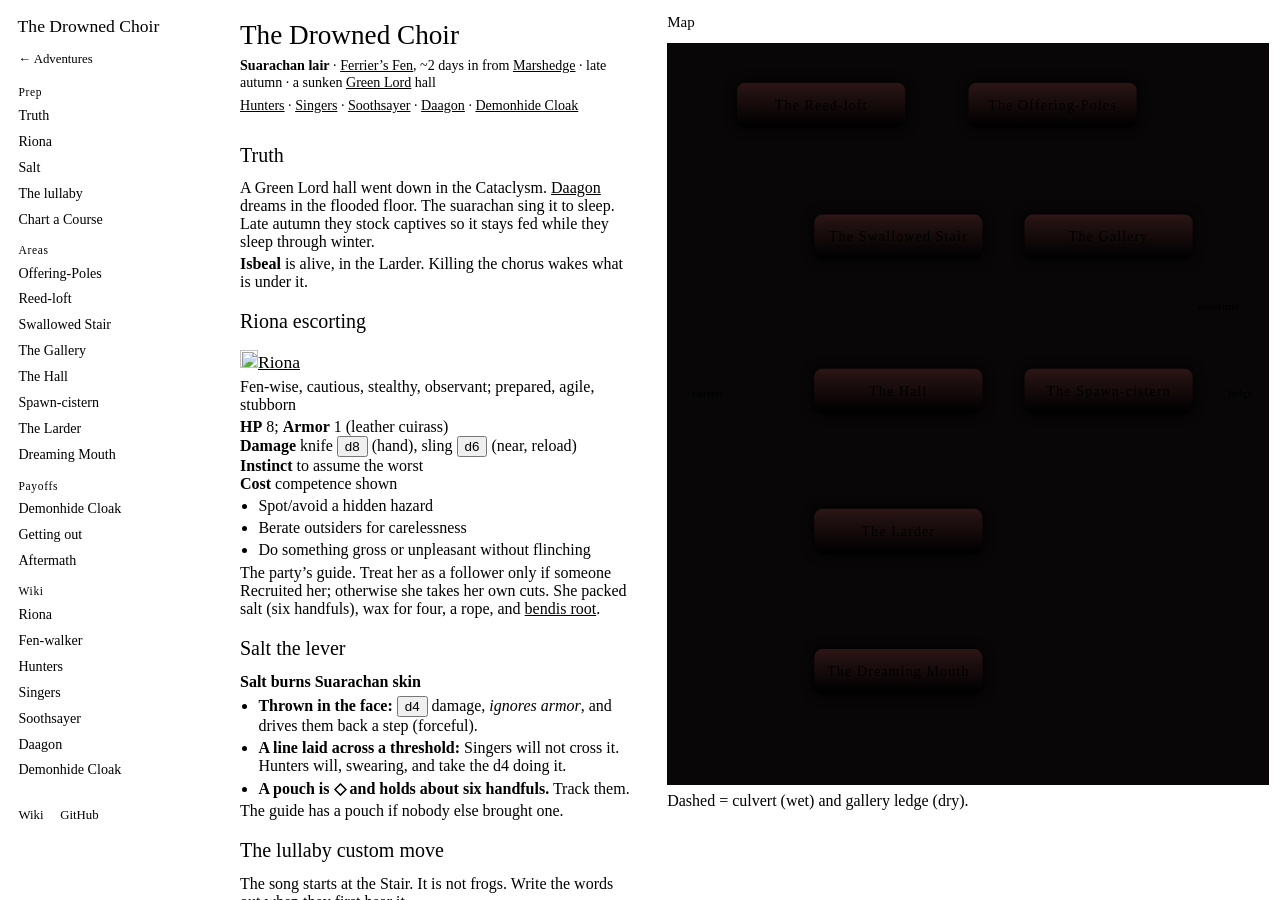
==== Drowned-Choir.html @ 2218a31e "Adventure sites, moved out of the Stonetop wiki" ====
<!DOCTYPE html>
<html lang="en">
<head>
  <meta charset="utf-8" />
  <meta name="viewport" content="width=device-width, initial-scale=1" />
  <title>The Drowned Choir</title>
  <!-- Where this sheet is published: the § beside a heading copies a link
       to the section, and off a disk there is no other way to know it. -->
  <meta property="og:url" content="https://bryan-legend.github.io/stonetop-adventures/Drowned-Choir.html">
  <link rel="icon" href="https://stonetop-wiki.github.io/images/favicon.svg" type="image/svg+xml" />
  <link rel="alternate icon" href="https://stonetop-wiki.github.io/images/favicon.ico" sizes="16x16 32x32 48x48 64x64" />
  <link rel="stylesheet" href="https://stonetop-wiki.github.io/css/wiki.css" />
  <link rel="stylesheet" href="site.css" />
  <style>
    /* SVG theme only — layout is body.has-map + aside.site-map in site.css */
    .site-map-svg .map-waterline {
      fill: none;
      stroke: var(--link);
      stroke-width: 1.25;
      stroke-dasharray: 6 4;
      opacity: 0.55;
    }
  </style>
  <!-- Cloudflare Web Analytics --><script type='module' src='https://static.cloudflareinsights.com/beacon.min.js' data-cf-beacon='{"token": "4536408101e64ba59733ed69779dd45c"}'></script><!-- End Cloudflare Web Analytics -->
</head>
<body class="site-sheet has-map" data-page-slug="sites/Drowned-Choir" data-wiki-root="https://stonetop-wiki.github.io/" data-hp-storage="drowned-choir-hp" data-playtested="false">
<div class="site-layout">

  <nav class="site-nav" aria-label="Site">
    <a class="nav-title" href="#top">The Drowned Choir</a>
    <a class="nav-wiki-home" href="index.html">← Adventures</a>
    <span class="nav-label">Prep</span>
    <ul>
      <li><a href="#truth">Truth</a></li>
      <li><a href="#riona">Riona</a></li>
      <li><a href="#salt">Salt</a></li>
      <li><a href="#lullaby">The lullaby</a></li>
      <li><a href="#travel">Chart a Course</a></li>
    </ul>
    <span class="nav-label">Areas</span>
    <ul>
      <li><a href="#room-1">Offering-Poles</a></li>
      <li><a href="#room-6">Reed-loft</a></li>
      <li><a href="#room-2">Swallowed Stair</a></li>
      <li><a href="#room-7">The Gallery</a></li>
      <li><a href="#room-3">The Hall</a></li>
      <li><a href="#room-8">Spawn-cistern</a></li>
      <li><a href="#room-4">The Larder</a></li>
      <li><a href="#room-5">Dreaming Mouth</a></li>
    </ul>
    <span class="nav-label">Payoffs</span>
    <ul>
      <li><a href="#cloak">Demonhide Cloak</a></li>
      <li><a href="#out">Getting out</a></li>
      <li><a href="#after">Aftermath</a></li>
    </ul>
    <span class="nav-label">Wiki</span>
    <ul>
      <li><a href="https://stonetop-wiki.github.io/ferriers-fen.html#riona" class="wiki-link" data-slug="ferriers-fen" data-fragment="riona">Riona</a></li>
      <li><a href="https://stonetop-wiki.github.io/ferriers-fen.html#fen-walker" class="wiki-link" data-slug="ferriers-fen" data-fragment="fen-walker">Fen-walker</a></li>
      <li><a href="https://stonetop-wiki.github.io/ferriers-fen.html#suarachan-hunters" class="wiki-link" data-slug="ferriers-fen" data-fragment="suarachan-hunters">Hunters</a></li>
      <li><a href="https://stonetop-wiki.github.io/ferriers-fen.html#suarachan-singers" class="wiki-link" data-slug="ferriers-fen" data-fragment="suarachan-singers">Singers</a></li>
      <li><a href="https://stonetop-wiki.github.io/ferriers-fen.html#suarachan-soothsayer" class="wiki-link" data-slug="ferriers-fen" data-fragment="suarachan-soothsayer">Soothsayer</a></li>
      <li><a href="https://stonetop-wiki.github.io/the-things-below.html#daagon-who-waits-in-deep-waters" class="wiki-link" data-slug="the-things-below" data-fragment="daagon-who-waits-in-deep-waters">Daagon</a></li>
      <li><a href="https://stonetop-wiki.github.io/major-demonhide-cloak.html" class="wiki-link" data-slug="major-demonhide-cloak">Demonhide Cloak</a></li>
    </ul>
    <div class="sidebar-foot">
      <a class="sidebar-github" href="https://stonetop-wiki.github.io/">Wiki</a>
      <a class="sidebar-github" href="https://github.com/Bryan-Legend/stonetop-adventures">GitHub</a>
    </div>
  </nav>

  <div class="site-main" id="top">

<header>
  <h1>The Drowned Choir</h1>
  <p class="meta">
    <strong>Suarachan lair</strong> ·
    <a href="https://stonetop-wiki.github.io/ferriers-fen.html" class="wiki-link" data-slug="ferriers-fen">Ferrier’s Fen</a>,
    ~2 days in from <a href="https://stonetop-wiki.github.io/marshedge.html" class="wiki-link" data-slug="marshedge">Marshedge</a> ·
    late autumn · a sunken <a href="https://stonetop-wiki.github.io/green-lords.html" class="wiki-link" data-slug="green-lords">Green Lord</a> hall
  </p>
  <nav class="links">
    <a href="https://stonetop-wiki.github.io/ferriers-fen.html#suarachan-hunters" class="wiki-link" data-slug="ferriers-fen" data-fragment="suarachan-hunters">Hunters</a> ·
    <a href="https://stonetop-wiki.github.io/ferriers-fen.html#suarachan-singers" class="wiki-link" data-slug="ferriers-fen" data-fragment="suarachan-singers">Singers</a> ·
    <a href="https://stonetop-wiki.github.io/ferriers-fen.html#suarachan-soothsayer" class="wiki-link" data-slug="ferriers-fen" data-fragment="suarachan-soothsayer">Soothsayer</a> ·
    <a href="https://stonetop-wiki.github.io/the-things-below.html#daagon-who-waits-in-deep-waters" class="wiki-link" data-slug="the-things-below" data-fragment="daagon-who-waits-in-deep-waters">Daagon</a> ·
    <a href="https://stonetop-wiki.github.io/major-demonhide-cloak.html" class="wiki-link" data-slug="major-demonhide-cloak">Demonhide Cloak</a>
  </nav>
</header>

<section id="truth">
  <h2>Truth</h2>
  <p>
    A Green Lord hall went down in the Cataclysm.
    <a href="https://stonetop-wiki.github.io/the-things-below.html#daagon-who-waits-in-deep-waters" class="wiki-link" data-slug="the-things-below" data-fragment="daagon-who-waits-in-deep-waters">Daagon</a>
    dreams in the flooded floor. The suarachan sing it to sleep. Late autumn they stock captives so it stays fed while they sleep through winter.
  </p>
  <p>
    <strong>Isbeal</strong> is alive, in the Larder. Killing the chorus wakes what is under it.
  </p>
</section>

<section id="riona">
  <h2>Riona <span class="tag">escorting</span></h2>
  <div class="stat-block">
    <h3 class="stat-name"><img class="book-icon" src="https://stonetop-wiki.github.io/images/icons/person.svg" alt="" width="18" height="18" loading="lazy"><a href="https://stonetop-wiki.github.io/ferriers-fen.html#fen-walker" class="wiki-link" data-slug="ferriers-fen" data-fragment="fen-walker">Riona</a></h3>
    <p class="stat-tags">Fen-wise, cautious, stealthy, observant; prepared, agile, stubborn</p>
    <p class="stat-stats"><strong>HP</strong> 8; <strong>Armor</strong> 1 (leather cuirass)<br>
      <strong>Damage</strong> knife <button type="button" class="dice-roll" data-dice="d8" title="Click to roll d8">d8</button> (hand), sling <button type="button" class="dice-roll" data-dice="d6" title="Click to roll d6">d6</button> (near, reload)<br>
      <strong>Instinct</strong> to assume the worst<br>
      <strong>Cost</strong> competence shown</p>
    <ul class="stat-moves">
      <li>Spot/avoid a hidden hazard</li>
      <li>Berate outsiders for carelessness</li>
      <li>Do something gross or unpleasant without flinching</li>
    </ul>
  </div>
  <p>
    The party’s guide. Treat her as a follower only if someone Recruited her; otherwise she takes her own cuts.
    She packed salt (six handfuls), wax for four, a rope, and <a href="https://stonetop-wiki.github.io/marshedge.html#commonly-available" class="wiki-link" data-slug="marshedge" data-fragment="commonly-available">bendis root</a>.
  </p>
</section>

<section id="salt">
  <h2>Salt <span class="tag">the lever</span></h2>
  <p>
    <strong>Salt burns Suarachan skin</strong>
  </p>
  <ul>
    <li><strong>Thrown in the face:</strong>
      <button type="button" class="dice-roll" data-dice="d4" title="Click to roll d4">d4</button>
      damage, <em>ignores armor</em>, and drives them back a step (forceful).</li>
    <li><strong>A line laid across a threshold:</strong> Singers will not cross it. Hunters will,
      swearing, and take the d4 doing it.</li>
    <li><strong>A pouch is ◇ and holds about six handfuls.</strong> Track them.</li>
  </ul>
  <p>
    The guide has a pouch if nobody else brought one.
  </p>
</section>

<section id="lullaby">
  <h2>The lullaby <span class="tag">custom move</span></h2>
  <p>
    The song starts at the Stair. It is not frogs. Write the words out when they first hear it.
  </p>
  <div class="deal">
    <strong>When the chorus takes up the lullaby and you try to hold on to your own thoughts</strong>,
    roll +WIS: on a <strong>10+</strong>, you hold; on a <strong>7–9</strong>, pick 1 —
    mark <em>dazed</em> · you lose the thread and act last in the exchange · you find yourself
    humming, and the nearest Singer turns its head toward you; on a <strong>6−</strong>, the GM says
    what happens — you drift, you kneel, you set down what you were carrying.
  </div>
  <ul>
    <li><strong>While the song is up:</strong> nobody hears a shout. No Aid at range, no warnings
      called, disadvantage to notice anything by ear.</li>
    <li><strong>Wax, wool, or stopped ears:</strong> skip the move, but you cannot hear each other.</li>
    <li>Trigger it once per area below, not per exchange.</li>
  </ul>
</section>

<section class="room" id="travel">
  <h2>Travel — Chart a Course</h2>
  <p class="area-notes">
    Drawn up in Marshedge, not Stonetop. Two days in. A fen-walker is already along as guide.
  </p>
  <div class="dialog-lines">
    <div class="gm-line">“Keep the root burning. You let it go out, the midges write their name on you.”</div>
    <div class="gm-line">“She’s dead. We’re walking in for bones. Pack for that, and be glad if I’m wrong.”</div>
  </div>
  <p>Ferrier’s Fen sets its own terms. <strong>Choose 1:</strong></p>
  <ul>
    <li>A pouch of ◇ <a href="https://stonetop-wiki.github.io/marshedge.html#commonly-available" class="wiki-link" data-slug="marshedge" data-fragment="commonly-available">bendis root</a> per day, burnt constantly (Value 1 each in Marshedge) —
      the guide brought it; they still pay, <em>or</em></li>
    <li>The way is perilous, filled with dangers.</li>
  </ul>
  <p>Then all of these:</p>
  <ul>
    <li>The terrain is treacherous; you risk injury.</li>
    <li>You risk contracting <a href="https://stonetop-wiki.github.io/ferriers-fen.html#fen-blight" class="wiki-link" data-slug="ferriers-fen" data-fragment="fen-blight">fen blight</a>.</li>
    <li>You risk drawing the attention of the suarachan. <em>(Which is one way in — see the Poles.)</em></li>
  </ul>
  <div class="gm-line">
    “Two days of mud that grabs and lets go, grabs and lets go. On the second afternoon the frogs
    stop — all of them, at once — and after that there is only one sound out there, and it is
    coming from under the water.”
  </div>
</section>

<article class="room" id="room-1">
  <h2>The Offering-Poles</h2>
  <span class="tag">Sign / choice</span>
  <span class="tag danger">Hidden</span>
  <div class="gm-line">
    “A mudflat under three grand willows, and standing out of the muck a dozen peeled poles bound
    with woven grass. Some bindings are grey and rotted through. Two are new. The new ones have
    been cut open from the inside, or something was cut down off them.”
  </div>
  <p class="area-notes">
    This is where the tithe is left. Isbeal was tied here nine days ago. The Witches did not take
    her; the suarachan did.
    <strong>Four hunters are hidden in the reeds, watching.</strong>
    They do not step out unless startled or the party rolled a 6− on Reading it.
  </p>
  <div class="dialog-lines">
    <div class="gm-line">“I don’t look at them. That’s the rule. You can look if you want to.”</div>
    <div class="gm-line">“Charter work. Ferriers’ year. They sent a servant and I walked her here. I didn’t look back. That’s how it’s done.”</div>
  </div>
  <h3>Reading it</h3>
  <ul>
    <li><strong>Track / Know Things / forest eyes:</strong> 10+ — a woman, boots, tied then carried
      east, and the carriers went on all fours part of the way. Also: the grey bindings go back
      decades, on a seven-year rhythm. 7–9 — the direction, not the pattern.</li>
    <li><strong>6−:</strong> they’ve been watched the whole time. Hunters open with blowguns from the reeds.</li>
    <li>The newest pole has a scrap of Ferrier cloth.</li>
  </ul>
  <div class="stat-block">
    <h3 class="stat-name"><img class="book-icon" src="https://stonetop-wiki.github.io/images/icons/beast.svg" alt="" width="18" height="18" loading="lazy"><a href="https://stonetop-wiki.github.io/ferriers-fen.html#suarachan-hunters" class="wiki-link" data-slug="ferriers-fen" data-fragment="suarachan-hunters">4 Suarachan Hunters</a></h3>
    <p class="stat-tags">Group, stealthy, cautious, organized, amphibious</p>
    <p class="stat-stats"><strong>HP</strong> 6; <strong>Armor</strong> 1 (scaly hide)<br>
      <strong>Damage</strong> cudgel <button type="button" class="dice-roll" data-dice="d8" title="Click to roll d8">d8</button> (close, crude), snapping tongue <button type="button" class="dice-roll" data-dice="d6" title="Click to roll d6">d6</button> (reach), poison blowgun needles <button type="button" class="dice-roll" data-dice="d6" title="Click to roll d6">d6</button> (near)<br>
      <strong>Special qualities</strong> excellent night vision, salt burns their skin<br>
      <strong>Instinct</strong> to bring home captives for sacrifice</p>
    <ul class="stat-moves">
      <li>Surround their quarry unnoticed</li>
      <li>Leap a shocking distance</li>
      <li>Club someone senseless on the head</li>
      <li>Tie a fast knot</li>
    </ul>
  </div>
  <p>
    They want captives, not corpses.
    A blowgun hit means Defy +CON or go heavy-limbed (disadvantage) for the fight.
  </p>
  <ul>
    <li><strong>Fight them:</strong> salt ends it fast. Survivors flee east, and the hall knows they are coming.</li>
    <li><strong>Follow them:</strong> Defy +DEX through the reeds. They reach the Stair unnoticed and skip its first hazard.</li>
    <li><strong>Let themselves be taken:</strong> bound, disarmed, gear dumped on the Larder pile, carried straight there.
      The Stair, the Hall, and the Gallery become the way out.</li>
  </ul>
  <p class="exits">
    Exits →
    <a href="#room-6">Reed-loft</a>
    <a href="#room-2">Swallowed Stair</a>
    Marshedge trail
  </p>
  <div class="gm-line">
    “East, where the willows thin, the water goes from brown to black in a line as straight as a
    wall. Something under it is holding a shape that the Fen never made.”
  </div>
</article>

<article class="room" id="room-6">
  <h2>The Reed-loft</h2>
  <span class="tag">Scout</span>
  <div class="gm-line">
    “The three willows have been lived in. Woven grass packed into the crooks, belts hung on
    branch-stubs, a smell of fish and wet hide. From up here the poles look small, and the black
    water east of them has a straight edge like a roof under the mud.”
  </div>
  <p class="area-notes">The hunters’ nest. Empty while the four are watching the reeds.</p>
  <div class="dialog-lines">
    <div class="gm-line">“Count the belts. That’s how many are out hunting. Then we go down quiet.”</div>
  </div>
  <ul>
    <li><strong>Count the belts:</strong> four worn, two spare. Four are in the reeds. Two are out —
      they come back if the party lingers after a fight, or on a 6− search.</li>
    <li><strong>Search:</strong> poison darts, a grass rope, a salt pouch burned empty from the inside,
      a Ferrier-cloth wrapping, and a scrap of hide that isn’t any fen-beast. It smells of rust,
      then ozone. Hung as a ward. They will not wear it.</li>
    <li><strong>Track:</strong> they carried a living woman east and down, recently.</li>
    <li><strong>Climb down the east side:</strong> drops at the Stair behind the reed-line.</li>
  </ul>
  <div class="stat-block">
    <h3 class="stat-name"><img class="book-icon" src="https://stonetop-wiki.github.io/images/icons/beast.svg" alt="" width="18" height="18" loading="lazy"><a href="https://stonetop-wiki.github.io/ferriers-fen.html#suarachan-hunters" class="wiki-link" data-slug="ferriers-fen" data-fragment="suarachan-hunters">2 Suarachan Hunters</a></h3>
    <p class="stat-tags">Group, stealthy, cautious, organized, amphibious</p>
    <p class="stat-stats"><strong>HP</strong> 6; <strong>Armor</strong> 1 (scaly hide)<br>
      <strong>Damage</strong> cudgel <button type="button" class="dice-roll" data-dice="d8" title="Click to roll d8">d8</button> (close, crude), snapping tongue <button type="button" class="dice-roll" data-dice="d6" title="Click to roll d6">d6</button> (reach), poison blowgun needles <button type="button" class="dice-roll" data-dice="d6" title="Click to roll d6">d6</button> (near)<br>
      <strong>Special qualities</strong> excellent night vision, salt burns their skin<br>
      <strong>Instinct</strong> to bring home captives for sacrifice</p>
    <ul class="stat-moves">
      <li>Surround their quarry unnoticed</li>
      <li>Leap a shocking distance</li>
      <li>Club someone senseless on the head</li>
      <li>Tie a fast knot</li>
    </ul>
  </div>
  <p class="exits">
    Exits →
    <a href="#room-1">Offering-Poles</a>
    <a href="#room-2">Swallowed Stair</a> (drop / climb)
  </p>
</article>

<article class="room" id="room-2">
  <h2>The Swallowed Stair</h2>
  <span class="tag">Descent</span>
  <span class="tag danger">Hazard</span>
  <div class="gm-line">
    “A Maker-cut stair goes down into the black water at a wrong angle, the whole hall tipped like a
    cart in a ditch. Green Lord work — the stone is grown, not laid, and there are faces in it that
    turn away when you look. Forty feet down the steps, the singing starts.”
  </div>
  <p class="area-notes">
    The hall is sunk and tipped. Flood stands on the steps — shin to thigh, deeper if they leave the
    stair — but the stair itself is a walk, not a swim. They arrive on a gallery above the waterline.
    The first lullaby roll happens here.
    Under the mud-smell, a second smell cycles — ozone, rust, rot — coming from above, not from the water.
  </p>
  <div class="dialog-lines">
    <div class="gm-line">“Don’t touch the song. Don’t even look like you’re going to.”</div>
  </div>

  <h3>Ways down</h3>
  <ul>
    <li><strong>Wade the stair → the Hall.</strong> They walk it. Water on the steps, heads in air.
      <a href="https://stonetop-wiki.github.io/ferriers-fen.html#snaplilies" class="wiki-link" data-slug="ferriers-fen" data-fragment="snaplilies">Snaplilies</a>
      carpet the treads: 1d4 (hand, grabby) as they latch on, and anyone who trips among them
      takes <button type="button" class="dice-roll" data-dice="1d8" title="Click to roll 1d8">1d8</button>
      with advantage (grabby, messy) and goes under. Move slow and calm = no roll. Rush or panic = Defy +DEX.</li>
    <li><strong>Rope the light-shaft → the Gallery.</strong> A cracked vent, fast and dry. No water.
      No roll if they set the rope carefully. If they rush it, Defy +DEX or the rope scrapes and faces below turn up.</li>
    <li><strong>The culvert → Larder.</strong> The only swim: a flooded Green Lord drain, forty feet
      underwater in the dark. Dashed on the map. Defy +CON. Success — past the Hall entirely, surface at the
      cages. Miss = surface in the Hall out of breath and separated.</li>
  </ul>
  <p class="exits">
    Exits →
    <a href="#room-1">Offering-Poles</a>
    <a href="#room-6">Reed-loft</a>
    <a href="#room-7">The Gallery</a> (shaft)
    <a href="#room-3">The Hall</a> (wade)
    <a href="#room-4">The Larder</a> (culvert, dashed)
  </p>
  <div class="gm-line">
    “The stair opens out. You are standing on a gallery above a hall the size of the whole village,
    half full of still black water, and every ledge of it is crowded.”
  </div>
</article>

<article class="room" id="room-7">
  <h2>The Gallery</h2>
  <span class="tag">Overlook</span>
  <span class="tag">Major arcanum</span>
  <div class="gm-line">
    “A dry gallery, Green Lord stone, a crack of grey fen-light in the roof. The hall falls away
    under you. Every ledge is packed with suarachan — hunched, scaled, eyes shut — singing the
    same song with their whole throats. Hundreds of them. At the far end, cages. In the floor of
    the hall, a hole the singing is aimed at. The faces in the stone turn away from that hole —
    all but one, still looking inward, a tattered cloak of patchwork hides hanging from a peg in
    its mouth. The air here is fen, then ozone, then rust, then rot, and then fen again.”
  </div>
  <p class="area-notes">
    Dry upper gallery. Daylight from the roof-crack, not water. The Hall opens under their feet.
    This is the look-down, not a fight. The hanging cloak is a Green Lord thing. The suarachan
    have never taken it down.
  </p>
  <div class="dialog-lines">
    <div class="gm-line">“Look now. Then we go around. We are not walking through that.”</div>
    <div class="gm-line">“The cages are moving. I was wrong about her being dead. That happens. Once.”</div>
    <div class="gm-line">“That smell isn’t the fen. Whatever hung that up, the frogs won’t touch it.”</div>
  </div>
  <ul>
    <li><strong>Look:</strong> no roll. Hundreds of Singers on every ledge, eyes shut, busy.
      Far end: cages (four moving, two still) — the Larder. Floor of the hall: a hole the song is aimed at — the Mouth.
      East wall: warmer jelly-water — the Spawn-cistern.
      One inward face, and the cloak on its peg — in this room, not down in the water.</li>
    <li><strong>The faces in the stone:</strong> Know Things / 10+ —
      <a href="https://stonetop-wiki.github.io/green-lords.html" class="wiki-link" data-slug="green-lords">Green Lords</a>,
      still turning from what came to rest in that hole.
      The inward face kept the cloak when they fled. 7–9 — they turn from the hole, not from you; the inward one is looking at the cloak.
      6− — one looks at you, and for a breath you look at the hole.</li>
    <li><strong>Ledge to the Larder:</strong> a narrow walk around the hall, above the Singers. Skips the Hall floor.
      Defy +DEX as a group. Miss: a scrape, Singers look up; drop, or spend a handful of salt and keep going.</li>
    <li><strong>Drop to the Hall:</strong> they jump down onto the crowded ledges. Fast and loud. Faces already turned.</li>
  </ul>
  <h3 id="cloak">The hanging cloak</h3>
  <p>
    <a href="https://stonetop-wiki.github.io/major-demonhide-cloak.html" class="wiki-link" data-slug="major-demonhide-cloak">Demonhide Cloak</a>
    — Major Arcana 3. Tattered patchwork on a bronze peg in the one face that still looks inward.
    The Green Lords left it when they fled the hole.
  </p>
  <ul>
    <li><strong>Take it:</strong> pull the peg. The face looks at whoever does it. They see what the
      Green Lords saw when the hole opened —
      <a href="https://stonetop-wiki.github.io/the-things-below.html#daagon-who-waits-in-deep-waters" class="wiki-link" data-slug="the-things-below" data-fragment="daagon-who-waits-in-deep-waters">Daagon</a>
      turning over, bigger than the hall. Mark <em>dazed</em>, or take the vision and keep their feet.
      One Singer below glances up, smells the cloak, shuts its eyes again.</li>
    <li><strong>Wear it in this room:</strong> the vent is harsh light. Wrapping the cloak does not hide them here.</li>
    <li><strong>Wrap it once they’re off this gallery:</strong> they pass Singers unnoticed if they
      move calm and stay out of the vent-light. Anyone they pass may remember a smell.</li>
  </ul>
  <p>A basin under the vent holds a little of the same black water as the hole. Someone can take a vial.</p>
  <p class="exits">
    Exits →
    <a href="#room-2">Swallowed Stair</a>
    <a href="#room-3">The Hall</a> (drop)
    <a href="#room-4">The Larder</a> (ledge, dashed)
  </p>
</article>

<article class="room" id="room-3">
  <h2>The Hall</h2>
  <span class="tag">Crossing</span>
  <span class="tag danger">Do not silence it</span>
  <div class="gm-line">
    “Hundreds of suarachan. Squatting on every ledge and stair and windowsill of a drowned hall,
    eyes shut, singing. Not one of them looks at you. The sound is so deep and so loud you feel it
    in your teeth and the water in front of you shivers with it.”
  </div>
  <p class="area-notes">
    A horde of hundreds, and they are busy. They will not break the song for trespassers unless the song itself is threatened.
  </p>

  <div class="stat-block">
    <h3 class="stat-name"><img class="book-icon" src="https://stonetop-wiki.github.io/images/icons/beast.svg" alt="" width="18" height="18" loading="lazy"><a href="https://stonetop-wiki.github.io/ferriers-fen.html#suarachan-singers" class="wiki-link" data-slug="ferriers-fen" data-fragment="suarachan-singers">Suarachan Singers</a></h3>
    <p class="stat-tags">Horde, amphibious</p>
    <p class="stat-stats"><strong>HP</strong> 3; <strong>Armor</strong> 0<br>
      <strong>Damage</strong> fists and bite <button type="button" class="dice-roll" data-dice="d6" title="Click to roll d6">d6</button> w/ disadvantage (hand), snapping tongue <button type="button" class="dice-roll" data-dice="d4" title="Click to roll d4">d4</button> w/ disadvantage (reach)<br>
      <strong>Special qualities</strong> excellent night vision, salt burns their skin, mutations<br>
      <strong>Instinct</strong> to sing the eternal lullaby</p>
    <ul class="stat-moves">
      <li>Drown out all other noises with their song</li>
      <li>Raise a shrill call of alarm</li>
      <li>Scuttle away and hide</li>
      <li>Keep a prisoner living, long enough</li>
    </ul>
    <p class="stat-note">Don’t track individuals. Track how much of the song is still going.</p>
  </div>

  <h3>Crossing it</h3>
  <ul>
    <li><strong>Walk through quietly:</strong> Defy +DEX as a group, or one roll with Aid.
      Success: across, untouched. Miss: a dozen rouse; salt or a shove breaks them, and the song thins there.</li>
    <li><strong>Salt line behind you:</strong> covers the retreat later. Costs one handful.</li>
  </ul>

  <h3>If they attack the Singers</h3>
  <p>
    HP 3, Armor 0, attacks at disadvantage. Per exchange the song is broken:
  </p>
  <ol>
    <li>The water stops shivering. It goes flat, and then it goes <em>taut</em>.</li>
    <li>Every Singer still alive stops singing at once and looks at the water. Not at the party.</li>
    <li>Something very large turns over below the floor. Lights go out. Everyone marks <em>dazed</em>.</li>
    <li>The Soothsayer comes up from the Mouth, unarmed, and begs.</li>
    <li>It wakes. Run this as escape, not combat.</li>
  </ol>
  <p>
    Restart the song (Singers left, the Soothsayer, or a PC who hums and means it) and this resets to 1.
  </p>
  <p class="exits">
    Exits →
    <a href="#room-2">Swallowed Stair</a>
    <a href="#room-7">The Gallery</a>
    <a href="#room-8">Spawn-cistern</a>
    <a href="#room-4">The Larder</a>
  </p>
  <div class="gm-line">
    “At the far end, above the waterline, the hall’s old gallery has been stuffed with woven grass —
    baskets the size of a man, hanging in rows. Some of them are moving. Off the east wall the water
    is warmer, and thicker.”
  </div>
</article>

<article class="room" id="room-8">
  <h2>The Spawn-cistern</h2>
  <span class="tag">Side chamber</span>
  <span class="tag danger">Leave them</span>
  <div class="gm-line">
    “A side pool off the hall, warmer than it has any right to be. The water is jelly-thick with
    egg-mass. Things the size of a fist turn over in it — too many eyes, too many limbs, some of
    them already humming, badly, the way a child hums a song it does not know yet. One Singer sits
    on the lip and does not look at you.”
  </div>
  <p class="area-notes">Next year’s hunters. Harming them thins the song in the hall.</p>
  <div class="dialog-lines">
    <div class="gm-line">“Leave them. I have done ugly work. I will not watch you invent worse.”</div>
    <div class="gm-line">“Those aren’t children. They’re next year’s hunters. You start here and the song breaks.”</div>
  </div>
  <ul>
    <li><strong>The tender:</strong> one Singer, HP 3, Armor 0. It will not attack. It alarms if the eggs are touched.</li>
    <li><strong>Harm them:</strong> each mass broken is one step on the song countdown.
      The tender alarms. The Soothsayer comes up from the Mouth to see who did it.</li>
    <li><strong>The crack down:</strong> Defy +CON, or ride the water to the Mouth coughing. No Singer follows.</li>
  </ul>
  <p class="exits">
    Exits →
    <a href="#room-3">The Hall</a>
    <a href="#room-5">Dreaming Mouth</a> (flooded crack)
  </p>
</article>

<article class="room" id="room-4">
  <h2>The Larder</h2>
  <span class="tag">The prize</span>
  <span class="tag danger">Choice</span>
  <div class="gm-line">
    “Woven grass cages, hung from Green Lord stonework, above the waterline where things keep
    longest. Four hold people. Two hold what’s left of people. There is a pile of taken gear in the
    corner, sorted — boots with boots, knives with knives — by something that has watched humans a
    long time and never understood them.”
  </div>
  <div class="dialog-lines">
    <div class="gm-line">“I walk. You don’t carry me.”</div>
    <div class="gm-line">“Four names. I know who put me on that pole.”</div>
    <div class="gm-line"><em>(if they ask)</em> “Caineach Tricklebank. Muiris Hawtrey. Ailbe Eldershaw. And Brennan, who told them to do it.”</div>
    <div class="gm-line"><em>(Isbeal, to Riona)</em> “You. You tied me.”</div>
    <div class="gm-line">“I did. It was charter work. You’re alive. So walk.”</div>
    <div class="gm-line">“That’s not how this goes.”</div>
  </div>

  <h3>Who is here</h3>
  <ul>
    <li><strong>Isbeal</strong> — Billy’s girl. Nine days in a cage. Lucid, furious; she walks out or nobody does.
      She overheard who signed her onto the pole:
      <a href="https://stonetop-wiki.github.io/marshedge.html#people" class="wiki-link" data-slug="marshedge" data-fragment="people">Caineach Tricklebank</a>,
      Muiris Hawtrey, Ailbe Eldershaw, and
      <a href="https://stonetop-wiki.github.io/marshedge.html#brennan" class="wiki-link" data-slug="marshedge" data-fragment="brennan">Brennan</a>.</li>
    <li><strong>Two field-hands</strong> from the Marshedge fields, taken in the autumn sweep. One can walk. One cannot.</li>
    <li><strong>A fourth</strong>, months gone, well down the
      <a href="https://stonetop-wiki.github.io/ferriers-fen.html#fen-blight" class="wiki-link" data-slug="ferriers-fen" data-fragment="fen-blight">fen blight</a>
      and hiding his hands. He begs to come. Taking him home means taking the blight to Marshedge.</li>
  </ul>
  <p>Quiet and fast with one person. Slow and loud with four.</p>

  <p>Three hunters come to check the stock a few minutes after the party arrives. They raise a shrill alarm before closing.</p>
  <div class="stat-block">
    <h3 class="stat-name"><img class="book-icon" src="https://stonetop-wiki.github.io/images/icons/beast.svg" alt="" width="18" height="18" loading="lazy"><a href="https://stonetop-wiki.github.io/ferriers-fen.html#suarachan-hunters" class="wiki-link" data-slug="ferriers-fen" data-fragment="suarachan-hunters">3 Suarachan Hunters</a></h3>
    <p class="stat-tags">Group, stealthy, cautious, organized, amphibious</p>
    <p class="stat-stats"><strong>HP</strong> 6; <strong>Armor</strong> 1 (scaly hide)<br>
      <strong>Damage</strong> cudgel <button type="button" class="dice-roll" data-dice="d8" title="Click to roll d8">d8</button> (close, crude), snapping tongue <button type="button" class="dice-roll" data-dice="d6" title="Click to roll d6">d6</button> (reach), poison blowgun needles <button type="button" class="dice-roll" data-dice="d6" title="Click to roll d6">d6</button> (near)<br>
      <strong>Special qualities</strong> excellent night vision, salt burns their skin<br>
      <strong>Instinct</strong> to bring home captives for sacrifice</p>
    <ul class="stat-moves">
      <li>Surround their quarry unnoticed</li>
      <li>Leap a shocking distance</li>
      <li>Club someone senseless on the head</li>
      <li>Tie a fast knot</li>
    </ul>
  </div>
  <ul>
    <li><strong>Kill them quietly / salt them fast:</strong> no alarm over the song.</li>
    <li><strong>Let one flee:</strong> the Soothsayer comes up, and the Mouth scene happens here.</li>
    <li><strong>Look up:</strong> the dry gallery. A patchwork cloak hanging from a face that still
      looks this way. The smell drops down when the air moves. The ledge walk is how they reach it.</li>
    <li><strong>Gear pile:</strong> one find — Value 1–2. Knives with knives, boots with boots. Nothing hanging.</li>
  </ul>
  <p class="exits">
    Exits →
    <a href="#room-3">The Hall</a>
    <a href="#room-7">The Gallery</a> (ledge)
    <a href="#room-2">Swallowed Stair</a> (culvert)
    <a href="#room-5">Dreaming Mouth</a>
  </p>
  <div class="gm-line">
    “Below the cages the floor opens — no stair, just a hole where the hall’s bottom gave way, and
    the water in it is going down and down. The singing is louder pointed at that hole than it is
    anywhere else. They are all singing <em>at</em> it.”
  </div>
</article>

<article class="room" id="room-5">
  <h2>The Dreaming Mouth</h2>
  <span class="tag danger">Climax</span>
  <span class="tag">Optional</span>
  <div class="gm-line">
    “The bottom of the hall is gone. Below is water so still it looks like floor, and under that,
    a long way under, something pale turns over slowly the way a sleeper turns. It is bigger than
    the hall. The hall is inside it, or was.”
  </div>
  <p class="area-notes">
    <a href="https://stonetop-wiki.github.io/the-things-below.html#daagon-who-waits-in-deep-waters" class="wiki-link" data-slug="the-things-below" data-fragment="daagon-who-waits-in-deep-waters">Daagon, Who Waits in Deep Waters</a>
    is dreaming in the flooded floor of this hall. The Singers keep it asleep. This is not a fight.
    Its Instinct is to take from the surface and never let go.
  </p>
  <div class="dialog-lines">
    <div class="gm-line">“I’ll wait up here. I’m not watching you feed that.”</div>
  </div>

  <div class="stat-block">
    <h3 class="stat-name"><img class="book-icon" src="https://stonetop-wiki.github.io/images/icons/beast.svg" alt="" width="18" height="18" loading="lazy"><a href="https://stonetop-wiki.github.io/ferriers-fen.html#suarachan-soothsayer" class="wiki-link" data-slug="ferriers-fen" data-fragment="suarachan-soothsayer">Suarachan Soothsayer</a></h3>
    <p class="stat-tags">Solitary, corrupted, cunning, magical, amphibious</p>
    <p class="stat-stats"><strong>HP</strong> 12; <strong>Armor</strong> 0<br>
      <strong>Damage</strong> poisonous skin <button type="button" class="dice-roll" data-dice="d10" title="Click to roll d10">d10</button> (hand), snapping tongue <button type="button" class="dice-roll" data-dice="d4" title="Click to roll d4">d4</button> (reach)<br>
      <strong>Special qualities</strong> excellent night vision, salt burns their skin, marked by
      <a href="https://stonetop-wiki.github.io/the-things-below.html" class="wiki-link" data-slug="the-things-below">the Things Below</a><br>
      <strong>Instinct</strong> to mollify
      <a href="https://stonetop-wiki.github.io/the-things-below.html" class="wiki-link" data-slug="the-things-below">the Things Below</a></p>
    <ul class="stat-moves">
      <li>Secrete various poisons: debilitating, hallucinogenic, deadly</li>
      <li>Commune with outsiders via poison-induced visions</li>
      <li>Use a gift of
        <a href="https://stonetop-wiki.github.io/the-things-below.html" class="wiki-link" data-slug="the-things-below">the Things Below</a></li>
    </ul>
    <p class="stat-note">Bright wet scales. She has been holding a lid down since before Marshedge was built.</p>
  </div>

  <h3>Talk</h3>
  <p>
    Suarachan have no spoken language. Her bright slime is hallucinogenic.
    If a PC lets her touch them (or takes a hit from the skin), they can perceive spirits and speak
    with her, and with Daagon if it is stirring. When the poison wears off, mark a debility
    (<em>dazed</em> if available).
  </p>
  <div class="dialog-lines">
    <div class="gm-line">“You take the meat. Fine. Meat is nothing. The <em>song</em> is the thing.”</div>
    <div class="gm-line">“Marshedge leaves them on the poles. We only carry them in out of the rain.”</div>
    <div class="gm-line">“Winter comes. We sleep. It does not. Something must be in its mouth while we sleep.”</div>
    <div class="gm-line">“Take four and leave us nothing, and we will come to the Marshedge fields for four more. That is not a threat. That is arithmetic.”</div>
    <div class="gm-line"><em>(if they harmed the spawn)</em> “Those were the next throats. You have made winter louder.”</div>
  </div>

  <h3>Ways this ends</h3>
  <ul>
    <li><strong>Walk out with the captives, song still going.</strong> Isbeal goes home. The lullaby continues. Daagon stays asleep.</li>
    <li><strong>Kill her.</strong> HP 12, Armor 0. Anyone in reach of her skin takes
      <button type="button" class="dice-roll" data-dice="d10" title="Click to roll d10">d10</button>
      (hand). Nobody is left to shush Daagon. Start the Hall’s song countdown; it runs on its own over the following weeks if they leave the Singers singing, or now if the song is already dead.</li>
    <li><strong>Bargain.</strong> She wants a mouthful for Daagon through winter: livestock, drowned dead, a promise the poles stay stocked, or the four names — so next winter the tithe comes from High Town, not Low Town.</li>
    <li><strong>Wake it.</strong> The water rises. Run it as escape, not combat. Nobody rolls to hurt Daagon.</li>
  </ul>
  <p class="exits">
    Exits →
    <a href="#room-4">The Larder</a>
    <a href="#room-8">Spawn-cistern</a>
  </p>
</article>

<section id="out">
  <h2>Getting out</h2>
  <ul>
    <li><strong>Quiet exit</strong> (no alarm, song intact): ledge back to the Gallery, or
      through the Hall and up the stair. One lullaby roll. Done. The loft climb is dry if they
      used it on the way in. Wrapped in the
      <a href="#cloak">cloak</a>, off the gallery’s light: they walk the Hall unnoticed; the
      Singers may remember a smell.</li>
    <li><strong>Loud exit</strong> (alarm raised, Soothsayer dead, spawn harmed, or captives slowing
      them): Hunters pursue through the reeds for two days. Two hard moves on the way out —
      separate them in the dark, drown a light, take back a captive. A salt line laid earlier
      cancels one.</li>
    <li><strong>Carrying more than one:</strong> travel is slow. Add a day, and everyone rolls to
      resist <a href="https://stonetop-wiki.github.io/ferriers-fen.html#fen-blight" class="wiki-link" data-slug="ferriers-fen" data-fragment="fen-blight">fen blight</a>
      who spent time in the black water.</li>
  </ul>
</section>

<section id="after">
  <h2>Aftermath</h2>
  <ul>
    <li><strong>Billy</strong> is the exceptional engineer/foreman the mill needs, and this was his price. Follower, or he comes to Stonetop with Isbeal.</li>
    <li><strong>Isbeal</strong> will use the four names. In Marshedge, not Stonetop.</li>
    <li><strong>The Witches’ debt</strong> is still open: they were owed a child and were paid a servant. That price was not accepted.</li>
  </ul>
  <h3>If they go through killing</h3>
  <p>
    Marshedge has always heard “frogs” from the fen at night. Those are the Singers. The palisade
    braziers of bendis are for what happens when that sound stops.
  </p>
  <ul>
    <li><strong>They butcher the Singers or the spawn in the hall:</strong> run the Hall countdown
      now. At 5, Daagon wakes. The water rises. Escape, not a fight. Then the Loud exit: hunters
      in the reeds for two days.</li>
    <li><strong>They kill the Soothsayer and leave the Singers singing:</strong> Loud exit. Over
      the following weeks the song frays with no one to lead it. In late winter Marshedge’s palisade
      goes quiet — the “frogs” stop. A week after that, suarachan hunters come to the fields east of
      Eastgate for replacement captives. They do not walk to Stonetop.</li>
    <li><strong>Daagon woke and they ran:</strong> the Sruth runs black in late winter. Anyone in
      Marshedge who stares too long at deep water marks a debility. People start vanishing into the
      river. That is Marshedge’s problem until the party goes back.</li>
  </ul>
</section>

<footer class="site-credit">
  Built 8/27/2026 for Session #6 · revised 9/8/2026 · Bryan Livingston
</footer>

  </div><!-- .site-main -->

<aside class="site-map" id="map" aria-label="Site map">
  <h2>Map</h2>
  <div class="site-map-wrap">
    <svg class="site-map-svg" viewBox="0 0 420 520" role="img" aria-label="Drowned Choir site map">
      <title>The Drowned Choir</title>

      <path class="map-waterline" d="M 24 192 H 396" />
      <text x="388" y="186" class="map-note" text-anchor="end">waterline</text>

      <!-- Edges under nodes. Rounded elbows; dashed = special. -->
      <path class="map-edge" d="M 165 43 H 210" />                          <!-- loft → poles -->
      <path class="map-edge" d="M 105 62 V 90 H 160 V 118" />               <!-- loft → stair -->
      <path class="map-edge" d="M 270 62 V 90 H 160" />                     <!-- poles → stair -->
      <path class="map-edge" d="M 220 137 H 250" />                         <!-- stair → light-well -->
      <path class="map-edge" d="M 160 156 V 228" />                         <!-- stair → chorus -->
      <path class="map-edge" d="M 310 156 V 192 H 160" />                    <!-- light-well → chorus -->
      <path class="map-edge" d="M 220 247 H 250" />                         <!-- chorus → spawn -->
      <path class="map-edge" d="M 160 266 V 328" />                         <!-- chorus → larder -->
      <path class="map-edge" d="M 160 366 V 428" />                         <!-- larder → mouth -->
      <path class="map-edge map-edge-tight" d="M 370 137 C 408 200, 408 310, 220 347" /> <!-- ledge -->
      <text x="404" y="248" class="map-note">ledge</text>
      <path class="map-edge map-edge-tight" d="M 100 137 C 32 200, 32 310, 100 347" />     <!-- culvert -->
      <text x="24" y="248" class="map-note">culvert</text>
      <path class="map-edge map-edge-tight" d="M 310 266 V 398 H 160" />     <!-- spawn crack -->

      <!-- Reed-loft -->
      <a href="#room-6">
        <rect class="map-node map-node-out" x="45" y="24" width="120" height="32" rx="6" />
        <text class="map-label" x="105" y="39">
          <tspan x="105" dy="0">The Reed-</tspan>
          <tspan x="105" dy="11">loft</tspan>
        </text>
      </a>
      <!-- Offering-Poles -->
      <a href="#room-1">
        <rect class="map-node map-node-out" x="210" y="24" width="120" height="32" rx="6" />
        <text class="map-label" x="270" y="39">
          <tspan x="270" dy="0">The Offering-</tspan>
          <tspan x="270" dy="11">Poles</tspan>
        </text>
      </a>
      <!-- Swallowed Stair -->
      <a href="#room-2">
        <rect class="map-node" x="100" y="118" width="120" height="32" rx="6" />
        <text class="map-label" x="160" y="133">
          <tspan x="160" dy="0">The Swallowed</tspan>
          <tspan x="160" dy="11">Stair</tspan>
        </text>
      </a>
      <!-- Gallery -->
      <a href="#room-7">
        <rect class="map-node" x="250" y="118" width="120" height="32" rx="6" />
        <text class="map-label" x="310" y="133">
          <tspan x="310" dy="0">The</tspan>
          <tspan x="310" dy="11">Gallery</tspan>
        </text>
      </a>
      <!-- Hall -->
      <a href="#room-3">
        <rect class="map-node" x="100" y="228" width="120" height="32" rx="6" />
        <text class="map-label" x="160" y="243">
          <tspan x="160" dy="0">The</tspan>
          <tspan x="160" dy="11">Hall</tspan>
        </text>
      </a>
      <!-- Spawn-cistern -->
      <a href="#room-8">
        <rect class="map-node" x="250" y="228" width="120" height="32" rx="6" />
        <text class="map-label" x="310" y="243">
          <tspan x="310" dy="0">The Spawn-</tspan>
          <tspan x="310" dy="11">cistern</tspan>
        </text>
      </a>
      <!-- Larder -->
      <a href="#room-4">
        <rect class="map-node" x="100" y="328" width="120" height="32" rx="6" />
        <text class="map-label" x="160" y="343">
          <tspan x="160" dy="0">The</tspan>
          <tspan x="160" dy="11">Larder</tspan>
        </text>
      </a>
      <!-- Dreaming Mouth -->
      <a href="#room-5">
        <rect class="map-node map-node-danger" x="100" y="428" width="120" height="32" rx="6" />
        <text class="map-label" x="160" y="443">
          <tspan x="160" dy="0">The Dreaming</tspan>
          <tspan x="160" dy="11">Mouth</tspan>
        </text>
      </a>
    </svg>
  </div>
  <p>
    Dashed = culvert (wet) and gallery ledge (dry).
  </p>
</aside>

</div><!-- .site-layout -->

<div id="wiki-preview" class="wiki-preview" hidden></div>
<div id="dice-toast" class="dice-toast" hidden></div>
<script src="https://stonetop-wiki.github.io/js/wiki.js"></script>
<script src="site.js"></script>
</body>
</html>
---- site.css ----
:root {
      /* Palette, faces, and card chrome come from ../css/wiki.css */
      --nav-w: 13.5rem;
      --map-w: 39rem;
      /* Type scale. Every font-size in this sheet is one of these seven steps —
         it had grown fifteen ad-hoc values between 0.72rem and 1.72rem. */
      --fs-micro: 0.72rem; /* tracked micro-labels: nav groups, tags */
      --fs-xs: 0.8rem;     /* secondary chrome: sub-nav, footer */
      --fs-sm: 0.88rem;    /* dense body: meta, readouts, kickers */
      --fs-base: 0.9375rem;/* 15px — body copy, read-aloud, map headings */
      --fs-lg: 1.1rem;     /* h3, nav title */
      --fs-xl: 1.25rem;    /* h2 */
      --fs-2xl: 1.7rem;    /* h1 */
    }
    html, body {
      height: auto !important;
      overflow: auto !important;
      min-height: 0 !important;
    }
    /* Map present: the page does not scroll. The main column does, so the
       bar sits on the map’s left edge instead of covering its right. */
    html:has(body.has-map),
    html:has(body.has-map) body {
      height: 100% !important;
      overflow: hidden !important;
    }
    * { box-sizing: border-box; }
    body.site-sheet {
      margin: 0;
      font: var(--fs-base)/1.5 var(--font-sans);
      letter-spacing: var(--track-text);
      color: var(--ink);
      /* Wiki chrome uses --text for dice and the like. On a book page that
         is remapped to article size inside .content; a sheet has no .content. */
      --text: var(--fs-base);
    }
    a, a.wiki-link { color: var(--link); }
    a.wiki-link {
      text-decoration: underline;
      text-decoration-color: rgba(var(--link-rgb), .5);
    }
    a.wiki-link:hover {
      color: var(--link-hover);
      text-decoration-color: var(--link-hover);
      background: rgba(var(--link-rgb), .12);
    }

    .site-layout {
      display: flex;
      align-items: flex-start;
      min-height: 100vh;
    }

    /* Left nav */
    .site-nav {
      position: fixed;
      top: 0;
      left: 0;
      width: var(--nav-w);
      height: 100vh;
      overflow-y: auto;
      padding: 1rem 0.75rem 1.5rem;
      background: var(--bg);
      border-right: 1px solid var(--rule);
      box-shadow: inset -1px 0 0 rgba(var(--accent-rgb), 0.08), inset 0 2px 0 var(--accent-deep);
      z-index: 20;
    }
    .site-nav .nav-title {
      display: block;
      font-family: var(--font-serif);
      font-size: var(--fs-lg);
      font-weight: 400;
      font-synthesis-weight: none;
      letter-spacing: var(--track-display);
      color: var(--head);
      margin: 0 0 0.65rem;
      padding: 0 0.35rem 0.5rem;
      border-bottom: 1px solid var(--rule);
      text-decoration: none;
    }
    .site-nav .nav-title:hover { color: var(--link-hover); }
    .site-nav .nav-wiki-home {
      display: block;
      margin: -0.35rem 0 0.55rem;
      padding: 0.15rem 0.4rem 0.45rem;
      font-size: var(--fs-xs);
      color: var(--muted);
      text-decoration: none;
      border: none;
      border-bottom: 1px solid var(--rule);
    }
    .site-nav .nav-wiki-home:hover {
      color: var(--link-hover);
      background: transparent;
    }
    .site-nav ul {
      list-style: none;
      margin: 0;
      padding: 0;
    }
    .site-nav li { margin: 0; }
    .site-nav a {
      display: block;
      padding: 0.28rem 0.4rem;
      color: var(--quote);
      text-decoration: none;
      border-radius: 4px;
      font-size: var(--fs-sm);
      border: none;
      border-bottom: none;
    }
    .site-nav a:hover {
      color: var(--ink);
      background: var(--accent-soft);
    }
    .site-nav a.nav-sub {
      padding-left: 0.9rem;
      font-size: var(--fs-xs);
      color: var(--muted);
    }
    .site-nav .nav-label {
      display: block;
      margin: 0.75rem 0.4rem 0.25rem;
      font-family: var(--font-serif);
      font-size: var(--fs-micro);
      font-weight: 400;
      font-synthesis-weight: none;
      letter-spacing: 0.06em;
      color: var(--muted);
    }
    .site-nav a.is-current {
      color: var(--ink);
      background: var(--accent-soft);
      box-shadow: inset 2px 0 0 var(--accent);
    }
    /* GitHub credit — same classes as wiki sidebar (icon styles in wiki.css) */
    .site-nav .sidebar-foot {
      margin-top: 0.75rem;
      padding: 0.55rem 0 0.25rem;
      border-top: 1px solid var(--rule);
    }
    .site-nav .sidebar-github {
      display: inline-flex;
      align-items: center;
      gap: 0.4rem;
      border: none;
      border-bottom: none;
      border-radius: 4px;
      padding: 0.28rem 0.4rem;
      font-size: var(--fs-xs);
      line-height: 1.2;
      color: var(--muted);
    }
    .site-nav .sidebar-github::before {
      flex-shrink: 0;
      width: 0.85rem;
      height: 0.85rem;
    }
    .site-nav .sidebar-github:hover {
      background: var(--accent-soft);
      color: var(--head);
    }

    /* Main column — cap width so prose stays readable on wide screens */
    .site-main {
      flex: 1;
      min-width: 0;
      width: 100%;
      max-width: 640px;
      margin-left: var(--nav-w);
      padding: 1.25rem 1.5rem 2.5rem;
      box-sizing: border-box;
    }
    body.has-map .site-main {
      position: fixed;
      top: 0;
      left: var(--nav-w);
      right: var(--map-w);
      height: 100vh;
      margin-left: 0;
      margin-right: 0;
      max-width: none;
      width: auto;
      overflow-y: auto;
    }
    body.has-map .site-main > * {
      max-width: 640px;
    }

    /* Right map sidebar (opt-in: body.has-map + aside.site-map) */
    .site-map {
      display: none;
    }
    body.has-map .site-map {
      display: block;
      position: fixed;
      top: 0;
      right: 0;
      width: var(--map-w);
      height: 100vh;
      overflow-y: auto;
      padding: 0.85rem 0.7rem 1.5rem;
      background: var(--bg-elev);
      border-left: 1px solid var(--rule);
      z-index: 20;
    }
    .site-map > h2 {
      margin-top: 0;
      font-size: var(--fs-base);
    }
    .site-map > p {
      margin: 0.35rem 0 0;
    }
    .site-map-wrap {
      background: #080607;
      border: 1px solid var(--rule);
      border-radius: var(--radius);
      padding: 0.4rem;
      margin: 0.35rem 0 0.45rem;
      overflow-x: auto;
    }
    .site-map-svg {
      display: block;
      width: 100%;
      max-width: none;
      height: auto;
      margin: 0 auto;
    }
    .site-map-svg .map-edge {
      fill: none;
      stroke: var(--accent);
      stroke-width: 2;
      stroke-linecap: round;
      stroke-linejoin: round;
    }
    .site-map-svg .map-edge-tight {
      stroke-dasharray: 6 5;
    }
    .site-map-svg .map-node {
      fill: var(--panel);
      stroke: var(--rule);
      stroke-width: 1;
      filter: drop-shadow(0 0 4px #000);
      transition: stroke 0.12s ease;
    }
    .site-map-svg .map-node-wash {
      fill: url(#site-node-wash);
      pointer-events: none;
    }
    .site-map-svg .map-node-out {
      stroke: var(--muted);
    }
    .site-map-svg .map-node-danger {
      stroke: var(--danger);
    }
    .site-map-svg a:hover .map-node,
    .site-map-svg a:focus .map-node {
      stroke: var(--link-hover);
    }
    .site-map-svg a:hover .map-node-danger,
    .site-map-svg a:focus .map-node-danger {
      stroke: var(--danger);
    }
    .site-map-svg a:focus {
      outline: none;
    }
    .site-map-svg a:focus .map-node {
      stroke-width: 2;
    }
    .site-map-svg .map-label,
    .site-map-svg .map-label tspan {
      fill: var(--head);
      font-family: var(--font-serif);
      font-size: var(--map-label-fs, 10px);
      font-weight: 400;
      font-synthesis-weight: none;
      letter-spacing: 0.08em;
      text-anchor: middle;
      dominant-baseline: alphabetic;
      alignment-baseline: alphabetic;
      pointer-events: none;
    }
    .site-map-svg a:hover .map-label,
    .site-map-svg a:hover .map-label tspan,
    .site-map-svg a:focus .map-label,
    .site-map-svg a:focus .map-label tspan {
      fill: var(--ink);
    }
    .site-map-svg .map-note {
      fill: var(--muted);
      font-family: var(--font-sans);
      font-size: 8px;
      text-anchor: middle;
      pointer-events: none;
    }
    .exits {
      font-size: var(--fs-sm);
      color: var(--muted);
      margin: 0.35rem 0 0.5rem;
    }
    .exits a { margin-right: 0.15rem; }

    header {
      border-bottom: 3px double var(--rule);
      padding-bottom: 0.65rem;
      margin-bottom: 1rem;
    }
    h1 {
      font-family: var(--font-serif);
      font-size: var(--fs-2xl);
      font-weight: 400;
      font-synthesis-weight: none;
      letter-spacing: var(--track-display);
      line-height: var(--lh-display);
      color: var(--head);
      margin: 0 0 0.35rem;
    }
    .meta { color: var(--muted); font-size: var(--fs-sm); }
    .meta strong { color: var(--ink); }
    nav.links { margin-top: 0.4rem; font-size: var(--fs-sm); }
    h2 {
      font-family: var(--font-serif);
      font-size: var(--fs-xl);
      font-weight: 400;
      font-synthesis-weight: none;
      letter-spacing: var(--track-display);
      line-height: var(--lh-display);
      color: var(--head);
      margin: 1.2rem 0 0.45rem;
      /* Matches the wiki page rule: full-width hairline in --rule at 90% */
      border-bottom: 1px solid color-mix(in srgb, var(--rule) 90%, transparent);
      padding-bottom: 0.32rem;
    }
    h3 {
      font-family: var(--font-serif);
      font-size: var(--fs-lg);
      font-weight: 400;
      font-synthesis-weight: none;
      letter-spacing: var(--track-display);
      line-height: var(--lh-display);
      color: var(--ink);
      margin: 0.75rem 0 0.28rem;
    }
    p, li { margin: 0.25rem 0; }
    ul, ol { padding-left: 1.15rem; margin: 0.3rem 0; }
    /* Areas are an h2 in the flow, not a card. .room stays as the id
       wrapper for nav, map, and § links. */
    .room {
      margin: 0 0 1.35rem;
      scroll-margin-top: 0.75rem;
    }
    section { scroll-margin-top: 0.75rem; }
    .deal {
      background: var(--accent-soft);
      border-left: 3px solid var(--accent);
      padding: 0.4rem 0.6rem;
      margin: 0.4rem 0;
      font-size: var(--fs-sm);
    }
    /* Read-aloud: parchment on a 4px rule of the same, set in Vollkorn. Roman
       only, so nothing here asks for italic — the serif against the sans body
       is the signal, at the same size as body copy. */
    .gm-line {
      border-left: 4px solid var(--read-aloud);
      padding: 0.3rem 0.75rem;
      margin: 0.45rem 0;
      color: var(--read-aloud);
      font-family: var(--font-quote);
      font-size: var(--fs-base);
      line-height: 1.3;
      letter-spacing: 0;
    }
    /* Read-aloud runs dimmer than body copy, and --link is within a few points
       of --quote — so a link inside one needs to sit brighter than its
       surroundings rather than dimmer, as it does in normal prose. */
    .gm-line a.wiki-link {
      color: var(--ink);
      text-decoration-color: rgba(238, 232, 223, .55);
    }
    .gm-line a.wiki-link:hover {
      color: var(--link-hover);
      text-decoration-color: var(--link-hover);
    }

    .dialog-lines {
      margin: 0.35rem 0 0.6rem 1.1rem;
      padding-left: 0.65rem;
      border-left: 2px solid var(--rule);
    }
    .dialog-lines .gm-line {
      margin: 0.2rem 0;
      padding: 0.1rem 0;
      color: var(--quote);
      border-left: none;
    }
    .dialog-lines .gm-line em {
      color: var(--muted);
      font-style: italic;
      margin-right: 0.25rem;
    }
    /* .tag and .tag.danger are defined once in the wiki's wiki.css — the
       index flags an untested sheet with the same tag. A sheet loads
       wiki.css before this one. */
    /* GM paragraph under the intro read-aloud: what’s true in this area. */
    .area-notes {
      margin: 0.25rem 0 0.45rem;
    }

    /* HP rows sit inside a wiki .stat-block; don't double the panel. */
    .stat-block .enemy-block {
      margin: 0.35rem 0 0;
      padding: 0.3rem 0 0;
      background: none;
      border: none;
      box-shadow: none;
    }
    .enemy-block {
      margin: 0.45rem 0 0.55rem;
      padding: 0.45rem 0.55rem;
      background: var(--panel);
      background-image: var(--card-wash);
      border: 1px solid var(--rule);
      border-left: 3px solid var(--accent);
      border-radius: var(--radius-panel);
      box-shadow: var(--shadow-panel);
    }
    .enemy-row {
      display: flex;
      flex-wrap: wrap;
      align-items: center;
      gap: 0.45rem 0.75rem;
      padding: 0.28rem 0;
      border-bottom: 1px solid rgba(74, 63, 50, 0.45);
    }
    .enemy-row:last-child { border-bottom: none; }
    .enemy-meta {
      flex: 1 1 10rem;
      min-width: 8rem;
      font-size: var(--fs-sm);
      color: var(--ink);
    }
    .enemy-meta .enemy-name {
      font-family: var(--font-serif);
      font-weight: 400;
      font-synthesis-weight: none;
      letter-spacing: var(--track-display);
      color: var(--head);
      margin-right: 0.35rem;
    }
    .hp-tracker {
      display: flex;
      flex-wrap: wrap;
      align-items: center;
      gap: 0.35rem 0.5rem;
      flex: 1 1 14rem;
      justify-content: flex-end;
    }
    /* The boxes, the filled/empty states and the readout are defined once in
       ../css/wiki.css — the book pages grew HP trackers of their own, and a
       sheet loads that stylesheet before this one. Only the sheet's own
       layout around them lives here. */

    footer,
    footer.site-credit {
      margin-top: 1.5rem;
      padding-top: 0.55rem;
      border-top: 1px solid var(--rule);
      font-size: var(--fs-xs);
      color: var(--muted);
      font-style: italic;
    }

    @media (max-width: 1100px) {
      html:has(body.has-map),
      html:has(body.has-map) body {
        height: auto !important;
        overflow: auto !important;
      }
      body.has-map .site-main {
        position: static;
        height: auto;
        left: auto;
        right: auto;
        margin-right: 0;
        max-width: 640px;
        overflow: visible;
      }
      body.has-map .site-main > * {
        max-width: none;
      }
      body.has-map .site-map {
        position: relative;
        width: 100%;
        height: auto;
        max-height: none;
        border-left: none;
        border-top: 1px solid var(--rule);
      }
    }
    @media (max-width: 800px) {
      .site-layout { flex-direction: column; }
      .site-nav {
        position: relative;
        width: 100%;
        height: auto;
        max-height: none;
        border-right: none;
        border-bottom: 1px solid var(--rule);
      }
      .site-main { margin-left: 0; max-width: none; }
      body.has-map .site-main { margin-right: 0; }
      .site-nav ul {
        display: flex;
        flex-wrap: wrap;
        gap: 0.15rem;
      }
      .site-nav .nav-label { width: 100%; }
    }
    @media print {
      :root {
        --ink: #1c1410; --muted: #5c4a3a; --rule: #c4a574; --bg: #fff;
        --card: #f7f1e8; --accent: #5d142b; --accent-soft: #efe6d8;
        --link: #4a3018; --danger: #8b3a2a;
        --read-aloud: #5c4a3a; --head: #5d142b;
      }
      .site-nav, .dice-toast, .wiki-preview { display: none !important; }
      body.has-map .site-map {
        position: relative;
        width: auto;
        height: auto;
        max-width: 22rem;
        border: 1px solid var(--rule);
        break-inside: avoid;
      }
      html:has(body.has-map),
      html:has(body.has-map) body {
        height: auto !important;
        overflow: visible !important;
      }
      body.has-map .site-main {
        position: static;
        height: auto;
        overflow: visible;
        margin-right: 0;
      }
      .room { break-inside: avoid; }
      button.dice-roll {
        background: none; border: none; color: inherit;
        padding: 0; box-shadow: none; font-weight: inherit;
      }
    }

/* --- The index: one card per site (moved here from wiki.css) --- */
.site-list {
  margin: 0.5rem 0 0;
}
.site-card {
  break-inside: avoid;
  margin: 0 0 1rem;
  padding: 0 0 0.75rem;
  border-bottom: 1px solid var(--rule);
}
.site-card:last-child {
  border-bottom: none;
}
.site-card h2 {
  margin-top: 0;
}
.site-card .site-excerpt {
  color: var(--muted, #6b6560);
}
.site-card .site-variants,
.site-card .site-refs {
  font-size: var(--text);
  margin: 0.3rem 0 0;
}
.site-card .site-refs {
  color: var(--muted, #6b6560);
}
.site-refs-label {
  display: inline-block;
  margin-right: 0.4rem;
  font-family: var(--font-serif);
  font-size: 0.85em;
  letter-spacing: 0.06em;
  color: var(--muted, #6b6560);
  font-weight: 400;
  font-synthesis-weight: none;
}
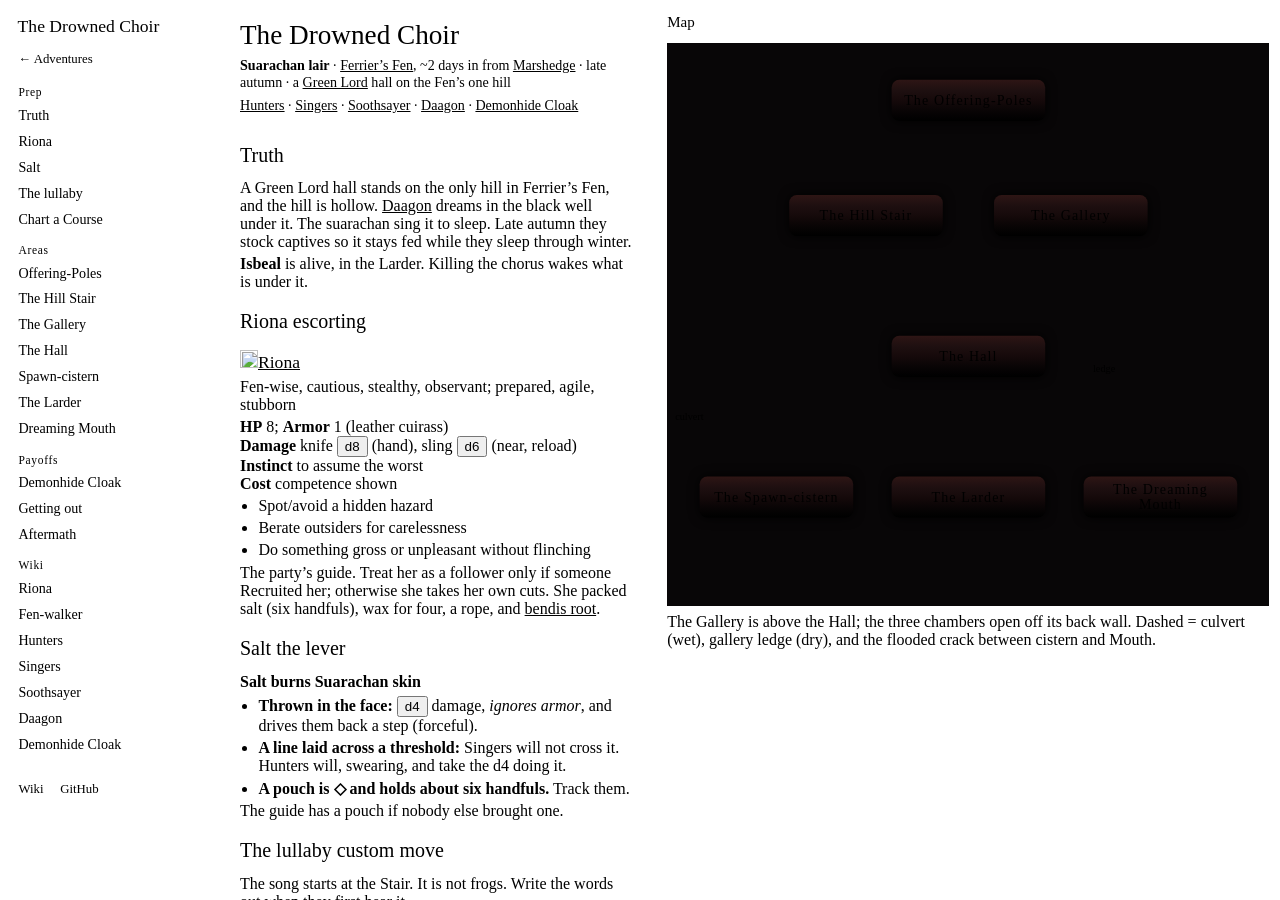
==== commit c8577b04: "Drowned Choir: hall on a hill, no Reed-loft, play-tested 9/8" ====
--- a/Drowned-Choir.html
+++ b/Drowned-Choir.html
@@ -11,19 +11,9 @@
   <link rel="alternate icon" href="https://stonetop-wiki.github.io/images/favicon.ico" sizes="16x16 32x32 48x48 64x64" />
   <link rel="stylesheet" href="https://stonetop-wiki.github.io/css/wiki.css" />
   <link rel="stylesheet" href="site.css" />
-  <style>
-    /* SVG theme only — layout is body.has-map + aside.site-map in site.css */
-    .site-map-svg .map-waterline {
-      fill: none;
-      stroke: var(--link);
-      stroke-width: 1.25;
-      stroke-dasharray: 6 4;
-      opacity: 0.55;
-    }
-  </style>
-  <!-- Cloudflare Web Analytics --><script type='module' src='https://static.cloudflareinsights.com/beacon.min.js' data-cf-beacon='{"token": "4536408101e64ba59733ed69779dd45c"}'></script><!-- End Cloudflare Web Analytics -->
+  <!-- Cloudflare Web Analytics --><script type='module' src='https://static.cloudflareinsights.com/beacon.min.js' data-cf-beacon='{"token": "19869ba6161d498da12745b4658282a2"}'></script><!-- End Cloudflare Web Analytics -->
 </head>
-<body class="site-sheet has-map" data-page-slug="sites/Drowned-Choir" data-wiki-root="https://stonetop-wiki.github.io/" data-hp-storage="drowned-choir-hp" data-playtested="false">
+<body class="site-sheet has-map" data-page-slug="sites/Drowned-Choir" data-wiki-root="https://stonetop-wiki.github.io/" data-hp-storage="drowned-choir-hp" data-playtested="true">
 <div class="site-layout">
 
   <nav class="site-nav" aria-label="Site">
@@ -40,8 +30,7 @@
     <span class="nav-label">Areas</span>
     <ul>
       <li><a href="#room-1">Offering-Poles</a></li>
-      <li><a href="#room-6">Reed-loft</a></li>
-      <li><a href="#room-2">Swallowed Stair</a></li>
+      <li><a href="#room-2">The Hill Stair</a></li>
       <li><a href="#room-7">The Gallery</a></li>
       <li><a href="#room-3">The Hall</a></li>
       <li><a href="#room-8">Spawn-cistern</a></li>
@@ -78,7 +67,7 @@
     <strong>Suarachan lair</strong> ·
     <a href="https://stonetop-wiki.github.io/ferriers-fen.html" class="wiki-link" data-slug="ferriers-fen">Ferrier’s Fen</a>,
     ~2 days in from <a href="https://stonetop-wiki.github.io/marshedge.html" class="wiki-link" data-slug="marshedge">Marshedge</a> ·
-    late autumn · a sunken <a href="https://stonetop-wiki.github.io/green-lords.html" class="wiki-link" data-slug="green-lords">Green Lord</a> hall
+    late autumn · a <a href="https://stonetop-wiki.github.io/green-lords.html" class="wiki-link" data-slug="green-lords">Green Lord</a> hall on the Fen’s one hill
   </p>
   <nav class="links">
     <a href="https://stonetop-wiki.github.io/ferriers-fen.html#suarachan-hunters" class="wiki-link" data-slug="ferriers-fen" data-fragment="suarachan-hunters">Hunters</a> ·
@@ -92,9 +81,9 @@
 <section id="truth">
   <h2>Truth</h2>
   <p>
-    A Green Lord hall went down in the Cataclysm.
+    A Green Lord hall stands on the only hill in Ferrier’s Fen, and the hill is hollow.
     <a href="https://stonetop-wiki.github.io/the-things-below.html#daagon-who-waits-in-deep-waters" class="wiki-link" data-slug="the-things-below" data-fragment="daagon-who-waits-in-deep-waters">Daagon</a>
-    dreams in the flooded floor. The suarachan sing it to sleep. Late autumn they stock captives so it stays fed while they sleep through winter.
+    dreams in the black well under it. The suarachan sing it to sleep. Late autumn they stock captives so it stays fed while they sleep through winter.
   </p>
   <p>
     <strong>Isbeal</strong> is alive, in the Larder. Killing the chorus wakes what is under it.
@@ -184,7 +173,7 @@
   <div class="gm-line">
     “Two days of mud that grabs and lets go, grabs and lets go. On the second afternoon the frogs
     stop — all of them, at once — and after that there is only one sound out there, and it is
-    coming from under the water.”
+    coming from ahead, from higher up than anything in the Fen has a right to be.”
   </div>
 </section>
 
@@ -241,101 +230,63 @@
   </ul>
   <p class="exits">
     Exits →
-    <a href="#room-6">Reed-loft</a>
-    <a href="#room-2">Swallowed Stair</a>
+    <a href="#room-2">The Hill Stair</a>
     Marshedge trail
   </p>
   <div class="gm-line">
-    “East, where the willows thin, the water goes from brown to black in a line as straight as a
-    wall. Something under it is holding a shape that the Fen never made.”
+    “East, where the willows thin, the ground does something the Fen never does: it rises. A
+    green hill with a straight edge along its top, like a roof under the turf, and a stair cut up
+    the side of it. A thin sheet of black water runs down the steps.”
   </div>
 </article>
 
-<article class="room" id="room-6">
-  <h2>The Reed-loft</h2>
-  <span class="tag">Scout</span>
-  <div class="gm-line">
-    “The three willows have been lived in. Woven grass packed into the crooks, belts hung on
-    branch-stubs, a smell of fish and wet hide. From up here the poles look small, and the black
-    water east of them has a straight edge like a roof under the mud.”
-  </div>
-  <p class="area-notes">The hunters’ nest. Empty while the four are watching the reeds.</p>
+<article class="room" id="room-2">
+  <h2>The Hill Stair</h2>
+  <span class="tag">Ascent</span>
+  <span class="tag danger">Hazard</span>
+  <div class="gm-line">
+    “A stair climbs the hill, cut into it — no, grown out of it. Green Lord work: the stone has
+    grain like wood, and there are faces in it that turn away when you look. Black water runs down
+    the treads from somewhere above, a sheet of it, never more than an inch deep. Forty steps up,
+    the singing starts, and the hill hums with it under your boots.”
+  </div>
+  <p class="area-notes">
+    The hall stands on the hilltop; the stair is the front way in, and it ends at the hall’s open
+    door. Water from the hall runs down it, so every tread is wet. The first lullaby roll happens
+    here. Under the mud-smell, a second smell cycles — ozone, rust, rot — coming down the stair
+    from the hall.
+  </p>
   <div class="dialog-lines">
-    <div class="gm-line">“Count the belts. That’s how many are out hunting. Then we go down quiet.”</div>
-  </div>
-  <ul>
-    <li><strong>Count the belts:</strong> four worn, two spare. Four are in the reeds. Two are out —
-      they come back if the party lingers after a fight, or on a 6− search.</li>
-    <li><strong>Search:</strong> poison darts, a grass rope, a salt pouch burned empty from the inside,
-      a Ferrier-cloth wrapping, and a scrap of hide that isn’t any fen-beast. It smells of rust,
-      then ozone. Hung as a ward. They will not wear it.</li>
-    <li><strong>Track:</strong> they carried a living woman east and down, recently.</li>
-    <li><strong>Climb down the east side:</strong> drops at the Stair behind the reed-line.</li>
-  </ul>
-  <div class="stat-block">
-    <h3 class="stat-name"><img class="book-icon" src="https://stonetop-wiki.github.io/images/icons/beast.svg" alt="" width="18" height="18" loading="lazy"><a href="https://stonetop-wiki.github.io/ferriers-fen.html#suarachan-hunters" class="wiki-link" data-slug="ferriers-fen" data-fragment="suarachan-hunters">2 Suarachan Hunters</a></h3>
-    <p class="stat-tags">Group, stealthy, cautious, organized, amphibious</p>
-    <p class="stat-stats"><strong>HP</strong> 6; <strong>Armor</strong> 1 (scaly hide)<br>
-      <strong>Damage</strong> cudgel <button type="button" class="dice-roll" data-dice="d8" title="Click to roll d8">d8</button> (close, crude), snapping tongue <button type="button" class="dice-roll" data-dice="d6" title="Click to roll d6">d6</button> (reach), poison blowgun needles <button type="button" class="dice-roll" data-dice="d6" title="Click to roll d6">d6</button> (near)<br>
-      <strong>Special qualities</strong> excellent night vision, salt burns their skin<br>
-      <strong>Instinct</strong> to bring home captives for sacrifice</p>
-    <ul class="stat-moves">
-      <li>Surround their quarry unnoticed</li>
-      <li>Leap a shocking distance</li>
-      <li>Club someone senseless on the head</li>
-      <li>Tie a fast knot</li>
-    </ul>
-  </div>
+    <div class="gm-line">“Don’t touch the song. Don’t even look like you’re going to.”</div>
+  </div>
+
+  <h3>Ways in</h3>
+  <ul>
+    <li><strong>Climb the stair → the Hall.</strong> They walk it, in the wet.
+      <a href="https://stonetop-wiki.github.io/ferriers-fen.html#snaplilies" class="wiki-link" data-slug="ferriers-fen" data-fragment="snaplilies">Snaplilies</a>
+      root in the seep on every tread: 1d4 (hand, grabby) as they latch on, and anyone who trips among them
+      takes <button type="button" class="dice-roll" data-dice="1d8" title="Click to roll 1d8">1d8</button>
+      with advantage (grabby, messy) and slides a flight back down. Move slow and calm = no roll. Rush or panic = Defy +DEX.
+      The stair ends at the hall door; a narrow grown stair just inside it climbs to the Gallery.</li>
+    <li><strong>Round the outside → the Gallery.</strong> Leave the stair and climb the hall’s outer
+      wall to a split in the roof: fast and dry, and it puts them on the gallery without crossing
+      the door. No roll if they set the rope carefully. If they rush it, Defy +DEX or the rope scrapes and faces below turn up.</li>
+    <li><strong>The culvert → Larder.</strong> The only swim: a Green Lord drain leaves the foot of
+      the hill where the black water runs out. Forty feet of it, flooded, uphill in the dark. Dashed
+      on the map. Defy +CON. Success — past the Hall entirely, surface in the Larder’s sump.
+      Miss = surface in the Hall’s channel out of breath and separated.</li>
+  </ul>
   <p class="exits">
     Exits →
     <a href="#room-1">Offering-Poles</a>
-    <a href="#room-2">Swallowed Stair</a> (drop / climb)
-  </p>
-</article>
-
-<article class="room" id="room-2">
-  <h2>The Swallowed Stair</h2>
-  <span class="tag">Descent</span>
-  <span class="tag danger">Hazard</span>
-  <div class="gm-line">
-    “A Maker-cut stair goes down into the black water at a wrong angle, the whole hall tipped like a
-    cart in a ditch. Green Lord work — the stone is grown, not laid, and there are faces in it that
-    turn away when you look. Forty feet down the steps, the singing starts.”
-  </div>
-  <p class="area-notes">
-    The hall is sunk and tipped. Flood stands on the steps — shin to thigh, deeper if they leave the
-    stair — but the stair itself is a walk, not a swim. They arrive on a gallery above the waterline.
-    The first lullaby roll happens here.
-    Under the mud-smell, a second smell cycles — ozone, rust, rot — coming from above, not from the water.
-  </p>
-  <div class="dialog-lines">
-    <div class="gm-line">“Don’t touch the song. Don’t even look like you’re going to.”</div>
-  </div>
-
-  <h3>Ways down</h3>
-  <ul>
-    <li><strong>Wade the stair → the Hall.</strong> They walk it. Water on the steps, heads in air.
-      <a href="https://stonetop-wiki.github.io/ferriers-fen.html#snaplilies" class="wiki-link" data-slug="ferriers-fen" data-fragment="snaplilies">Snaplilies</a>
-      carpet the treads: 1d4 (hand, grabby) as they latch on, and anyone who trips among them
-      takes <button type="button" class="dice-roll" data-dice="1d8" title="Click to roll 1d8">1d8</button>
-      with advantage (grabby, messy) and goes under. Move slow and calm = no roll. Rush or panic = Defy +DEX.</li>
-    <li><strong>Rope the light-shaft → the Gallery.</strong> A cracked vent, fast and dry. No water.
-      No roll if they set the rope carefully. If they rush it, Defy +DEX or the rope scrapes and faces below turn up.</li>
-    <li><strong>The culvert → Larder.</strong> The only swim: a flooded Green Lord drain, forty feet
-      underwater in the dark. Dashed on the map. Defy +CON. Success — past the Hall entirely, surface at the
-      cages. Miss = surface in the Hall out of breath and separated.</li>
-  </ul>
-  <p class="exits">
-    Exits →
-    <a href="#room-1">Offering-Poles</a>
-    <a href="#room-6">Reed-loft</a>
-    <a href="#room-7">The Gallery</a> (shaft)
-    <a href="#room-3">The Hall</a> (wade)
+    <a href="#room-3">The Hall</a> (the door)
+    <a href="#room-7">The Gallery</a> (inner stair, or the roof-split)
     <a href="#room-4">The Larder</a> (culvert, dashed)
   </p>
   <div class="gm-line">
-    “The stair opens out. You are standing on a gallery above a hall the size of the whole village,
-    half full of still black water, and every ledge of it is crowded.”
+    “The stair tops out at a door with no door in it, and the singing comes through it like heat.
+    Beyond is a hall the size of the whole village, a channel of black water running down the
+    middle of its floor, and every ledge of it is crowded.”
   </div>
 </article>
 
@@ -344,17 +295,17 @@
   <span class="tag">Overlook</span>
   <span class="tag">Major arcanum</span>
   <div class="gm-line">
-    “A dry gallery, Green Lord stone, a crack of grey fen-light in the roof. The hall falls away
-    under you. Every ledge is packed with suarachan — hunched, scaled, eyes shut — singing the
-    same song with their whole throats. Hundreds of them. At the far end, cages. In the floor of
-    the hall, a hole the singing is aimed at. The faces in the stone turn away from that hole —
+    “A dry gallery running round the hall above head height, Green Lord stone, a split of grey
+    fen-light in the roof. The hall floor is below you. Every ledge is packed with suarachan —
+    hunched, scaled, eyes shut — singing the same song with their whole throats. Hundreds of them.
+    At the back of the hall, three arches. Through the middle one, cages. The right-hand one is
+    black, and the singing is aimed at it. The faces in the stone turn away from that arch —
     all but one, still looking inward, a tattered cloak of patchwork hides hanging from a peg in
     its mouth. The air here is fen, then ozone, then rust, then rot, and then fen again.”
   </div>
   <p class="area-notes">
-    Dry upper gallery. Daylight from the roof-crack, not water. The Hall opens under their feet.
-    This is the look-down, not a fight. The hanging cloak is a Green Lord thing. The suarachan
-    have never taken it down.
+    The upper gallery, dry, above the Hall. Daylight from the roof-split. This is the look-down,
+    not a fight. The hanging cloak is a Green Lord thing. The suarachan have never taken it down.
   </p>
   <div class="dialog-lines">
     <div class="gm-line">“Look now. Then we go around. We are not walking through that.”</div>
@@ -363,17 +314,18 @@
   </div>
   <ul>
     <li><strong>Look:</strong> no roll. Hundreds of Singers on every ledge, eyes shut, busy.
-      Far end: cages (four moving, two still) — the Larder. Floor of the hall: a hole the song is aimed at — the Mouth.
-      East wall: warmer jelly-water — the Spawn-cistern.
-      One inward face, and the cloak on its peg — in this room, not down in the water.</li>
+      Three arches at the back of the hall. Middle: cages (four moving, two still) — the Larder.
+      Left: warmer, thicker water steaming a little — the Spawn-cistern. Right: black, and the song is
+      aimed at it — the Mouth. One inward face, and the cloak on its peg — up here, not down on the floor.</li>
     <li><strong>The faces in the stone:</strong> Know Things / 10+ —
       <a href="https://stonetop-wiki.github.io/green-lords.html" class="wiki-link" data-slug="green-lords">Green Lords</a>,
-      still turning from what came to rest in that hole.
-      The inward face kept the cloak when they fled. 7–9 — they turn from the hole, not from you; the inward one is looking at the cloak.
-      6− — one looks at you, and for a breath you look at the hole.</li>
-    <li><strong>Ledge to the Larder:</strong> a narrow walk around the hall, above the Singers. Skips the Hall floor.
+      still turning from what came to rest under that arch.
+      The inward face kept the cloak when they fled. 7–9 — they turn from the arch, not from you; the inward one is looking at the cloak.
+      6− — one looks at you, and for a breath you look at the black arch.</li>
+    <li><strong>Ledge to the Larder:</strong> the gallery narrows to a ledge along the hall’s side wall
+      and ends above the middle arch — a drop into the Larder. Skips the Hall floor.
       Defy +DEX as a group. Miss: a scrape, Singers look up; drop, or spend a handful of salt and keep going.</li>
-    <li><strong>Drop to the Hall:</strong> they jump down onto the crowded ledges. Fast and loud. Faces already turned.</li>
+    <li><strong>Down to the Hall:</strong> the inner stair by the door, quiet; or jump down onto the crowded ledges, fast and loud. Faces already turned.</li>
   </ul>
   <h3 id="cloak">The hanging cloak</h3>
   <p>
@@ -387,15 +339,15 @@
       <a href="https://stonetop-wiki.github.io/the-things-below.html#daagon-who-waits-in-deep-waters" class="wiki-link" data-slug="the-things-below" data-fragment="daagon-who-waits-in-deep-waters">Daagon</a>
       turning over, bigger than the hall. Mark <em>dazed</em>, or take the vision and keep their feet.
       One Singer below glances up, smells the cloak, shuts its eyes again.</li>
-    <li><strong>Wear it in this room:</strong> the vent is harsh light. Wrapping the cloak does not hide them here.</li>
+    <li><strong>Wear it in this room:</strong> the roof-split is harsh light. Wrapping the cloak does not hide them here.</li>
     <li><strong>Wrap it once they’re off this gallery:</strong> they pass Singers unnoticed if they
-      move calm and stay out of the vent-light. Anyone they pass may remember a smell.</li>
-  </ul>
-  <p>A basin under the vent holds a little of the same black water as the hole. Someone can take a vial.</p>
+      move calm and stay out of the light from the roof. Anyone they pass may remember a smell.</li>
+  </ul>
+  <p>A basin under the roof-split holds a little of the same black water as the well. Someone can take a vial.</p>
   <p class="exits">
     Exits →
-    <a href="#room-2">Swallowed Stair</a>
-    <a href="#room-3">The Hall</a> (drop)
+    <a href="#room-2">The Hill Stair</a>
+    <a href="#room-3">The Hall</a> (inner stair, or drop)
     <a href="#room-4">The Larder</a> (ledge, dashed)
   </p>
 </article>
@@ -405,9 +357,10 @@
   <span class="tag">Crossing</span>
   <span class="tag danger">Do not silence it</span>
   <div class="gm-line">
-    “Hundreds of suarachan. Squatting on every ledge and stair and windowsill of a drowned hall,
-    eyes shut, singing. Not one of them looks at you. The sound is so deep and so loud you feel it
-    in your teeth and the water in front of you shivers with it.”
+    “Hundreds of suarachan. Squatting on every ledge and sill and step of the hall, eyes shut,
+    singing. Not one of them looks at you. Down the middle of the floor a channel of black water
+    runs toward the back, and it is running the wrong way — uphill, into the dark. The sound is so
+    deep and so loud you feel it in your teeth, and the water in the channel shivers with it.”
   </div>
   <p class="area-notes">
     A horde of hundreds, and they are busy. They will not break the song for trespassers unless the song itself is threatened.
@@ -452,15 +405,17 @@
   </p>
   <p class="exits">
     Exits →
-    <a href="#room-2">Swallowed Stair</a>
-    <a href="#room-7">The Gallery</a>
-    <a href="#room-8">Spawn-cistern</a>
-    <a href="#room-4">The Larder</a>
-  </p>
-  <div class="gm-line">
-    “At the far end, above the waterline, the hall’s old gallery has been stuffed with woven grass —
-    baskets the size of a man, hanging in rows. Some of them are moving. Off the east wall the water
-    is warmer, and thicker.”
+    <a href="#room-2">The Hill Stair</a> (the door)
+    <a href="#room-7">The Gallery</a> (inner stair)
+    <a href="#room-8">Spawn-cistern</a> (left arch)
+    <a href="#room-4">The Larder</a> (middle arch)
+    <a href="#room-5">Dreaming Mouth</a> (right arch)
+  </p>
+  <div class="gm-line">
+    “Three arches in the back wall. Through the left one the water is warmer, and thicker. Through
+    the middle one, woven grass — baskets the size of a man, hanging in rows. Some of them are
+    moving. The right-hand arch is black all the way in, and that is where the channel goes, and
+    that is where the singing is pointed.”
   </div>
 </article>
 
@@ -469,8 +424,8 @@
   <span class="tag">Side chamber</span>
   <span class="tag danger">Leave them</span>
   <div class="gm-line">
-    “A side pool off the hall, warmer than it has any right to be. The water is jelly-thick with
-    egg-mass. Things the size of a fist turn over in it — too many eyes, too many limbs, some of
+    “Through the left arch, a round chamber off the back of the hall, and a pool in it warmer than
+    it has any right to be. The water is jelly-thick with egg-mass. Things the size of a fist turn over in it — too many eyes, too many limbs, some of
     them already humming, badly, the way a child hums a song it does not know yet. One Singer sits
     on the lip and does not look at you.”
   </div>
@@ -483,7 +438,8 @@
     <li><strong>The tender:</strong> one Singer, HP 3, Armor 0. It will not attack. It alarms if the eggs are touched.</li>
     <li><strong>Harm them:</strong> each mass broken is one step on the song countdown.
       The tender alarms. The Soothsayer comes up from the Mouth to see who did it.</li>
-    <li><strong>The crack down:</strong> Defy +CON, or ride the water to the Mouth coughing. No Singer follows.</li>
+    <li><strong>The crack through:</strong> a flooded split in the cistern wall, ten feet of it, into the
+      Mouth’s well. Defy +CON, or come up in the Mouth coughing. No Singer follows.</li>
   </ul>
   <p class="exits">
     Exits →
@@ -497,8 +453,8 @@
   <span class="tag">The prize</span>
   <span class="tag danger">Choice</span>
   <div class="gm-line">
-    “Woven grass cages, hung from Green Lord stonework, above the waterline where things keep
-    longest. Four hold people. Two hold what’s left of people. There is a pile of taken gear in the
+    “Through the middle arch, a long dry chamber off the back of the hall, and woven grass cages
+    hung from the Green Lord stonework the whole length of it. Four hold people. Two hold what’s left of people. There is a pile of taken gear in the
     corner, sorted — boots with boots, knives with knives — by something that has watched humans a
     long time and never understood them.”
   </div>
@@ -543,21 +499,23 @@
   <ul>
     <li><strong>Kill them quietly / salt them fast:</strong> no alarm over the song.</li>
     <li><strong>Let one flee:</strong> the Soothsayer comes up, and the Mouth scene happens here.</li>
-    <li><strong>Look up:</strong> the dry gallery. A patchwork cloak hanging from a face that still
-      looks this way. The smell drops down when the air moves. The ledge walk is how they reach it.</li>
+    <li><strong>Look back through the arch and up:</strong> the gallery. A patchwork cloak hanging
+      from a face that still looks this way. The smell drops down when the air moves. The ledge
+      along the hall wall ends above this arch — that is how they reach it.</li>
+    <li><strong>The sump:</strong> a black pool in the floor at the far end, where the culvert
+      surfaces. The way out that skips the Hall — forty feet of flooded drain, Defy +CON, and it
+      comes out at the foot of the hill.</li>
     <li><strong>Gear pile:</strong> one find — Value 1–2. Knives with knives, boots with boots. Nothing hanging.</li>
   </ul>
   <p class="exits">
     Exits →
-    <a href="#room-3">The Hall</a>
+    <a href="#room-3">The Hall</a> (middle arch)
     <a href="#room-7">The Gallery</a> (ledge)
-    <a href="#room-2">Swallowed Stair</a> (culvert)
-    <a href="#room-5">Dreaming Mouth</a>
-  </p>
-  <div class="gm-line">
-    “Below the cages the floor opens — no stair, just a hole where the hall’s bottom gave way, and
-    the water in it is going down and down. The singing is louder pointed at that hole than it is
-    anywhere else. They are all singing <em>at</em> it.”
+    <a href="#room-2">The Hill Stair</a> (culvert, dashed)
+  </p>
+  <div class="gm-line">
+    “Back through the arch, the singing is louder pointed at the black arch beside this one than it
+    is anywhere else. They are all singing <em>at</em> it.”
   </div>
 </article>
 
@@ -566,13 +524,14 @@
   <span class="tag danger">Climax</span>
   <span class="tag">Optional</span>
   <div class="gm-line">
-    “The bottom of the hall is gone. Below is water so still it looks like floor, and under that,
-    a long way under, something pale turns over slowly the way a sleeper turns. It is bigger than
-    the hall. The hall is inside it, or was.”
+    “Through the right-hand arch, a third chamber, and it has no floor. The channel pours over the
+    lip into a well of water so still it looks like floor, going down through the hill, and under
+    that, a long way under, something pale turns over slowly the way a sleeper turns. It is bigger
+    than the hill. The hill is sitting on it.”
   </div>
   <p class="area-notes">
     <a href="https://stonetop-wiki.github.io/the-things-below.html#daagon-who-waits-in-deep-waters" class="wiki-link" data-slug="the-things-below" data-fragment="daagon-who-waits-in-deep-waters">Daagon, Who Waits in Deep Waters</a>
-    is dreaming in the flooded floor of this hall. The Singers keep it asleep. This is not a fight.
+    is dreaming in the well under the hill. The Singers keep it asleep. This is not a fight.
     Its Instinct is to take from the surface and never let go.
   </p>
   <div class="dialog-lines">
@@ -623,17 +582,16 @@
   </ul>
   <p class="exits">
     Exits →
-    <a href="#room-4">The Larder</a>
-    <a href="#room-8">Spawn-cistern</a>
+    <a href="#room-3">The Hall</a> (right arch)
+    <a href="#room-8">Spawn-cistern</a> (flooded crack, dashed)
   </p>
 </article>
 
 <section id="out">
   <h2>Getting out</h2>
   <ul>
-    <li><strong>Quiet exit</strong> (no alarm, song intact): ledge back to the Gallery, or
-      through the Hall and up the stair. One lullaby roll. Done. The loft climb is dry if they
-      used it on the way in. Wrapped in the
+    <li><strong>Quiet exit</strong> (no alarm, song intact): ledge back to the Gallery and out the
+      roof-split, or through the Hall and down the stair. One lullaby roll. Done. Wrapped in the
       <a href="#cloak">cloak</a>, off the gallery’s light: they walk the Hall unnoticed; the
       Singers may remember a smell.</li>
     <li><strong>Loud exit</strong> (alarm raised, Soothsayer dead, spawn harmed, or captives slowing
@@ -673,7 +631,7 @@
 </section>
 
 <footer class="site-credit">
-  Built 8/27/2026 for Session #6 · revised 9/8/2026 · Bryan Livingston
+  Built 8/27/2026 for Session #6 · play-tested 9/8/2026 · Bryan Livingston
 </footer>
 
   </div><!-- .site-main -->
@@ -681,96 +639,84 @@
 <aside class="site-map" id="map" aria-label="Site map">
   <h2>Map</h2>
   <div class="site-map-wrap">
-    <svg class="site-map-svg" viewBox="0 0 420 520" role="img" aria-label="Drowned Choir site map">
+    <svg class="site-map-svg" viewBox="0 0 460 430" role="img" aria-label="Drowned Choir site map">
       <title>The Drowned Choir</title>
 
-      <path class="map-waterline" d="M 24 192 H 396" />
-      <text x="388" y="186" class="map-note" text-anchor="end">waterline</text>
-
       <!-- Edges under nodes. Rounded elbows; dashed = special. -->
-      <path class="map-edge" d="M 165 43 H 210" />                          <!-- loft → poles -->
-      <path class="map-edge" d="M 105 62 V 90 H 160 V 118" />               <!-- loft → stair -->
-      <path class="map-edge" d="M 270 62 V 90 H 160" />                     <!-- poles → stair -->
-      <path class="map-edge" d="M 220 137 H 250" />                         <!-- stair → light-well -->
-      <path class="map-edge" d="M 160 156 V 228" />                         <!-- stair → chorus -->
-      <path class="map-edge" d="M 310 156 V 192 H 160" />                    <!-- light-well → chorus -->
-      <path class="map-edge" d="M 220 247 H 250" />                         <!-- chorus → spawn -->
-      <path class="map-edge" d="M 160 266 V 328" />                         <!-- chorus → larder -->
-      <path class="map-edge" d="M 160 366 V 428" />                         <!-- larder → mouth -->
-      <path class="map-edge map-edge-tight" d="M 370 137 C 408 200, 408 310, 220 347" /> <!-- ledge -->
-      <text x="404" y="248" class="map-note">ledge</text>
-      <path class="map-edge map-edge-tight" d="M 100 137 C 32 200, 32 310, 100 347" />     <!-- culvert -->
-      <text x="24" y="248" class="map-note">culvert</text>
-      <path class="map-edge map-edge-tight" d="M 310 266 V 398 H 160" />     <!-- spawn crack -->
-
-      <!-- Reed-loft -->
-      <a href="#room-6">
-        <rect class="map-node map-node-out" x="45" y="24" width="120" height="32" rx="6" />
-        <text class="map-label" x="105" y="39">
-          <tspan x="105" dy="0">The Reed-</tspan>
-          <tspan x="105" dy="11">loft</tspan>
+      <path class="map-edge" d="M 230 56 V 85 H 150 V 114" />                <!-- poles → stair -->
+      <path class="map-edge" d="M 210 130 H 250" />                          <!-- stair → gallery (inner stair) -->
+      <path class="map-edge" d="M 150 146 V 195 H 230 V 224" />              <!-- stair → hall (the door) -->
+      <path class="map-edge" d="M 310 146 V 195 H 230" />                    <!-- gallery → hall (drop) -->
+      <path class="map-edge" d="M 230 256 V 334" />                          <!-- hall → larder -->
+      <path class="map-edge" d="M 230 256 V 300 H 80 V 334" />               <!-- hall → cistern -->
+      <path class="map-edge" d="M 230 256 V 300 H 380 V 334" />              <!-- hall → mouth -->
+      <path class="map-edge map-edge-tight" d="M 340 146 C 345 230, 285 260, 280 334" /> <!-- ledge -->
+      <text x="336" y="252" class="map-note">ledge</text>
+      <path class="map-edge map-edge-tight" d="M 90 146 C 10 220, 10 420, 230 366" />     <!-- culvert -->
+      <text x="12" y="290" class="map-note">culvert</text>
+      <path class="map-edge map-edge-tight" d="M 80 366 V 380 H 380 V 366" />           <!-- flooded crack -->
+
+      <!-- Offering-Poles -->
+      <a href="#room-1">
+        <rect class="map-node map-node-out" x="170" y="24" width="120" height="32" rx="6" />
+        <text class="map-label" x="230" y="39">
+          <tspan x="230" dy="0">The Offering-</tspan>
+          <tspan x="230" dy="11">Poles</tspan>
         </text>
       </a>
-      <!-- Offering-Poles -->
-      <a href="#room-1">
-        <rect class="map-node map-node-out" x="210" y="24" width="120" height="32" rx="6" />
-        <text class="map-label" x="270" y="39">
-          <tspan x="270" dy="0">The Offering-</tspan>
-          <tspan x="270" dy="11">Poles</tspan>
-        </text>
-      </a>
-      <!-- Swallowed Stair -->
+      <!-- Hill Stair -->
       <a href="#room-2">
-        <rect class="map-node" x="100" y="118" width="120" height="32" rx="6" />
-        <text class="map-label" x="160" y="133">
-          <tspan x="160" dy="0">The Swallowed</tspan>
-          <tspan x="160" dy="11">Stair</tspan>
+        <rect class="map-node" x="90" y="114" width="120" height="32" rx="6" />
+        <text class="map-label" x="150" y="129">
+          <tspan x="150" dy="0">The Hill</tspan>
+          <tspan x="150" dy="11">Stair</tspan>
         </text>
       </a>
       <!-- Gallery -->
       <a href="#room-7">
-        <rect class="map-node" x="250" y="118" width="120" height="32" rx="6" />
-        <text class="map-label" x="310" y="133">
+        <rect class="map-node" x="250" y="114" width="120" height="32" rx="6" />
+        <text class="map-label" x="310" y="129">
           <tspan x="310" dy="0">The</tspan>
           <tspan x="310" dy="11">Gallery</tspan>
         </text>
       </a>
       <!-- Hall -->
       <a href="#room-3">
-        <rect class="map-node" x="100" y="228" width="120" height="32" rx="6" />
-        <text class="map-label" x="160" y="243">
-          <tspan x="160" dy="0">The</tspan>
-          <tspan x="160" dy="11">Hall</tspan>
+        <rect class="map-node" x="170" y="224" width="120" height="32" rx="6" />
+        <text class="map-label" x="230" y="239">
+          <tspan x="230" dy="0">The</tspan>
+          <tspan x="230" dy="11">Hall</tspan>
         </text>
       </a>
       <!-- Spawn-cistern -->
       <a href="#room-8">
-        <rect class="map-node" x="250" y="228" width="120" height="32" rx="6" />
-        <text class="map-label" x="310" y="243">
-          <tspan x="310" dy="0">The Spawn-</tspan>
-          <tspan x="310" dy="11">cistern</tspan>
+        <rect class="map-node" x="20" y="334" width="120" height="32" rx="6" />
+        <text class="map-label" x="80" y="349">
+          <tspan x="80" dy="0">The Spawn-</tspan>
+          <tspan x="80" dy="11">cistern</tspan>
         </text>
       </a>
       <!-- Larder -->
       <a href="#room-4">
-        <rect class="map-node" x="100" y="328" width="120" height="32" rx="6" />
-        <text class="map-label" x="160" y="343">
-          <tspan x="160" dy="0">The</tspan>
-          <tspan x="160" dy="11">Larder</tspan>
+        <rect class="map-node" x="170" y="334" width="120" height="32" rx="6" />
+        <text class="map-label" x="230" y="349">
+          <tspan x="230" dy="0">The</tspan>
+          <tspan x="230" dy="11">Larder</tspan>
         </text>
       </a>
       <!-- Dreaming Mouth -->
       <a href="#room-5">
-        <rect class="map-node map-node-danger" x="100" y="428" width="120" height="32" rx="6" />
-        <text class="map-label" x="160" y="443">
-          <tspan x="160" dy="0">The Dreaming</tspan>
-          <tspan x="160" dy="11">Mouth</tspan>
+        <rect class="map-node map-node-danger" x="320" y="334" width="120" height="32" rx="6" />
+        <text class="map-label" x="380" y="349">
+          <tspan x="380" dy="0">The Dreaming</tspan>
+          <tspan x="380" dy="11">Mouth</tspan>
         </text>
       </a>
     </svg>
   </div>
   <p>
-    Dashed = culvert (wet) and gallery ledge (dry).
+    The Gallery is above the Hall; the three chambers open off its back wall. Dashed = culvert
+    (wet), gallery ledge (dry), and the flooded crack between cistern and Mouth.
   </p>
 </aside>
 
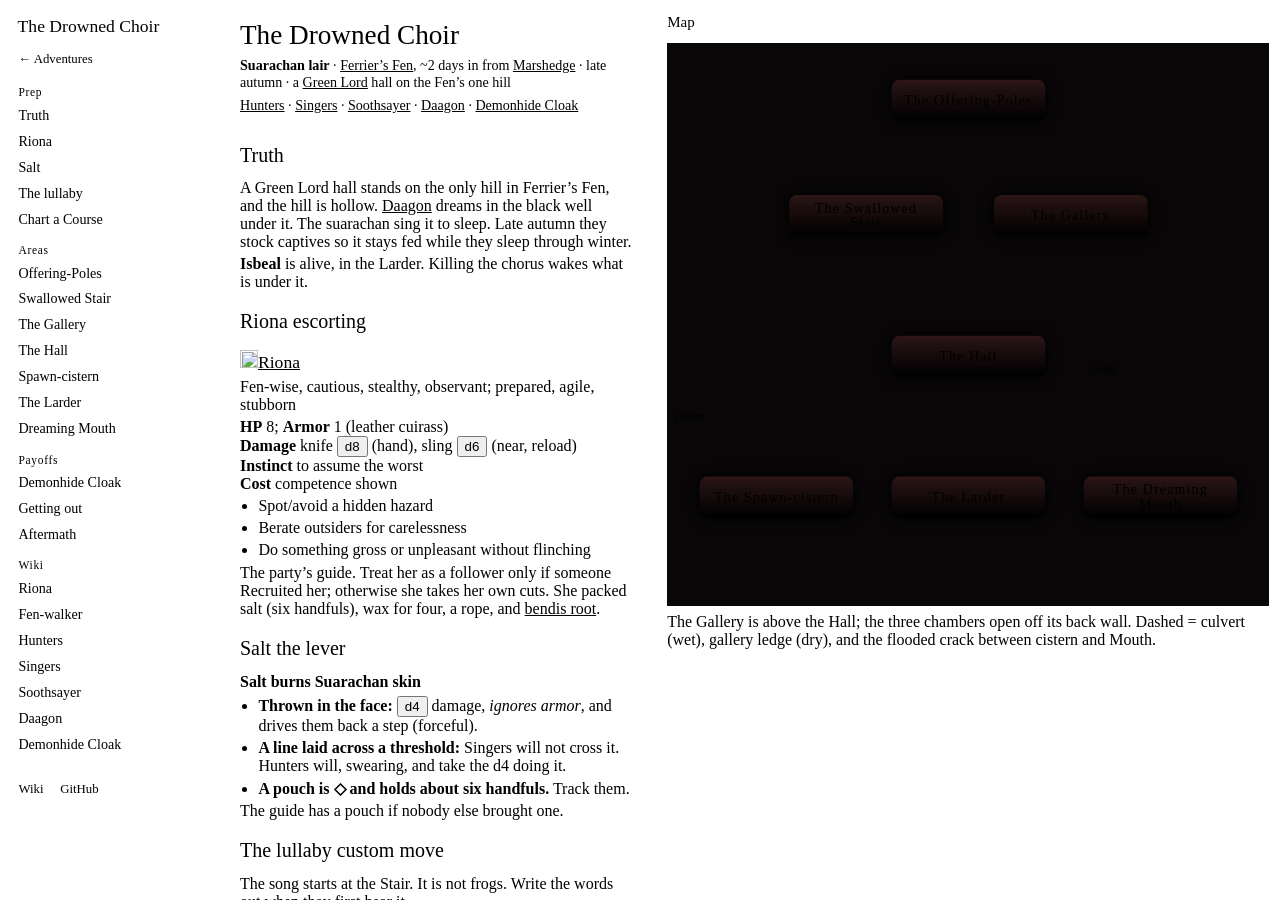
==== commit 92c63a1d: "Drowned Choir: three.js model under the map" ====
--- a/Drowned-Choir.html
+++ b/Drowned-Choir.html
@@ -30,7 +30,7 @@
     <span class="nav-label">Areas</span>
     <ul>
       <li><a href="#room-1">Offering-Poles</a></li>
-      <li><a href="#room-2">The Hill Stair</a></li>
+      <li><a href="#room-2">Swallowed Stair</a></li>
       <li><a href="#room-7">The Gallery</a></li>
       <li><a href="#room-3">The Hall</a></li>
       <li><a href="#room-8">Spawn-cistern</a></li>
@@ -230,7 +230,7 @@
   </ul>
   <p class="exits">
     Exits →
-    <a href="#room-2">The Hill Stair</a>
+    <a href="#room-2">Swallowed Stair</a>
     Marshedge trail
   </p>
   <div class="gm-line">
@@ -241,7 +241,7 @@
 </article>
 
 <article class="room" id="room-2">
-  <h2>The Hill Stair</h2>
+  <h2>The Swallowed Stair</h2>
   <span class="tag">Ascent</span>
   <span class="tag danger">Hazard</span>
   <div class="gm-line">
@@ -346,7 +346,7 @@
   <p>A basin under the roof-split holds a little of the same black water as the well. Someone can take a vial.</p>
   <p class="exits">
     Exits →
-    <a href="#room-2">The Hill Stair</a>
+    <a href="#room-2">Swallowed Stair</a>
     <a href="#room-3">The Hall</a> (inner stair, or drop)
     <a href="#room-4">The Larder</a> (ledge, dashed)
   </p>
@@ -405,7 +405,7 @@
   </p>
   <p class="exits">
     Exits →
-    <a href="#room-2">The Hill Stair</a> (the door)
+    <a href="#room-2">Swallowed Stair</a> (the door)
     <a href="#room-7">The Gallery</a> (inner stair)
     <a href="#room-8">Spawn-cistern</a> (left arch)
     <a href="#room-4">The Larder</a> (middle arch)
@@ -511,7 +511,7 @@
     Exits →
     <a href="#room-3">The Hall</a> (middle arch)
     <a href="#room-7">The Gallery</a> (ledge)
-    <a href="#room-2">The Hill Stair</a> (culvert, dashed)
+    <a href="#room-2">Swallowed Stair</a> (culvert, dashed)
   </p>
   <div class="gm-line">
     “Back through the arch, the singing is louder pointed at the black arch beside this one than it
@@ -664,11 +664,11 @@
           <tspan x="230" dy="11">Poles</tspan>
         </text>
       </a>
-      <!-- Hill Stair -->
+      <!-- Swallowed Stair -->
       <a href="#room-2">
         <rect class="map-node" x="90" y="114" width="120" height="32" rx="6" />
         <text class="map-label" x="150" y="129">
-          <tspan x="150" dy="0">The Hill</tspan>
+          <tspan x="150" dy="0">The Swallowed</tspan>
           <tspan x="150" dy="11">Stair</tspan>
         </text>
       </a>
@@ -718,6 +718,10 @@
     The Gallery is above the Hall; the three chambers open off its back wall. Dashed = culvert
     (wet), gallery ledge (dry), and the flooded crack between cistern and Mouth.
   </p>
+  <div class="site-map-3d" id="map-3d" aria-label="Model of the site"></div>
+  <p>
+    The hill, shown hollow. Drag to turn it, scroll to zoom; the labels are links.
+  </p>
 </aside>
 
 </div><!-- .site-layout -->
@@ -726,5 +730,295 @@
 <div id="dice-toast" class="dice-toast" hidden></div>
 <script src="https://stonetop-wiki.github.io/js/wiki.js"></script>
 <script src="site.js"></script>
+<script type="importmap">
+{ "imports": {
+    "three": "https://unpkg.com/three@0.170.0/build/three.module.js",
+    "three/addons/": "https://unpkg.com/three@0.170.0/examples/jsm/"
+} }
+</script>
+<script type="module">
+/* A schematic model of the site under the SVG map: the hollow hill, the stair
+   up its face, the Hall on top with the Gallery above it, the three chambers
+   off the back wall, the well going down through the hill, the culvert out.
+   Same rooms as the SVG, same links. */
+import * as THREE from "three";
+import { OrbitControls } from "three/addons/controls/OrbitControls.js";
+import { CSS2DRenderer, CSS2DObject } from "three/addons/renderers/CSS2DRenderer.js";
+
+const host = document.getElementById("map-3d");
+if (host) build(host);
+
+function cssVar(name, fallback) {
+  const v = getComputedStyle(document.body).getPropertyValue(name).trim();
+  return v || fallback;
+}
+
+function build(host) {
+  const BG = new THREE.Color(cssVar("--bg-elev", "#1c1a1a"));
+  const FEN = 0x2a3a24, POOL = 0x0e1518, HILL = 0x41563a, HILLTOP = 0x4f6646;
+  const STONE = 0x767e6c, LEDGE = 0x9a9d86, WATER = 0x07080f, JELLY = 0x4c6f42;
+  const WOOD = 0x8f7c5a, LEAF = 0x3c5233, SINGER = 0x4a7048, PALE = 0xd8cfbc;
+
+  const scene = new THREE.Scene();
+  scene.background = BG;
+  scene.fog = new THREE.Fog(BG, 70, 150);
+
+  const camera = new THREE.PerspectiveCamera(40, 4 / 3, 0.1, 400);
+  camera.position.set(22, 17, 31);
+
+  const renderer = new THREE.WebGLRenderer({ antialias: true });
+  renderer.setPixelRatio(Math.min(window.devicePixelRatio || 1, 2));
+  host.appendChild(renderer.domElement);
+
+  const labels = new CSS2DRenderer();
+  labels.domElement.className = "map3d-labels";
+  host.appendChild(labels.domElement);
+
+  if (host.requestFullscreen) {
+    const full = document.createElement("button");
+    full.type = "button";
+    full.className = "map3d-full";
+    full.title = "Full screen";
+    full.setAttribute("aria-label", "Full screen");
+    full.innerHTML =
+      '<svg viewBox="0 0 20 20" width="18" height="18" aria-hidden="true" fill="none" stroke="currentColor" stroke-width="1.8" stroke-linecap="round" stroke-linejoin="round">' +
+      '<path class="ico-open" d="M3 8V3h5M12 3h5v5M17 12v5h-5M8 17H3v-5"/>' +
+      '<path class="ico-close" d="M8 3v5H3M17 8h-5V3M12 17v-5h5M3 12h5v5"/></svg>';
+    full.addEventListener("click", () => {
+      if (document.fullscreenElement === host) document.exitFullscreen();
+      else host.requestFullscreen();
+    });
+    host.appendChild(full);
+  }
+
+  const controls = new OrbitControls(camera, renderer.domElement);
+  controls.target.set(-1.5, 4.5, -1);
+  controls.enableDamping = true;
+  controls.minDistance = 14;
+  controls.maxDistance = 110;
+  controls.maxPolarAngle = Math.PI / 2 - 0.04;
+  controls.autoRotate = !matchMedia("(prefers-reduced-motion: reduce)").matches;
+  controls.autoRotateSpeed = 0.5;
+  controls.addEventListener("start", () => { controls.autoRotate = false; });
+
+  scene.add(new THREE.HemisphereLight(0xb9c4a6, 0x1c1612, 1.7));
+  const sun = new THREE.DirectionalLight(0xe6d8bd, 1.9);
+  sun.position.set(24, 34, 14);
+  scene.add(sun);
+
+  const lam = (color, extra) => new THREE.MeshLambertMaterial(Object.assign({ color }, extra || {}));
+  const glass = (color, opacity) =>
+    lam(color, { transparent: true, opacity, depthWrite: false });
+  const box = (w, h, d, mat, x, y, z) => {
+    const m = new THREE.Mesh(new THREE.BoxGeometry(w, h, d), mat);
+    m.position.set(x, y, z);
+    scene.add(m);
+    return m;
+  };
+
+  /* ---- the Fen: a ring, open under the hill so the well shows ---- */
+  const fen = new THREE.Mesh(new THREE.RingGeometry(21, 90, 64), lam(FEN));
+  fen.rotation.x = -Math.PI / 2;
+  fen.position.z = -4;
+  scene.add(fen);
+  const poolMat = lam(POOL);
+  [[-30, 30, 7], [26, 28, 5], [-34, -4, 6], [30, -22, 8], [-8, 40, 4], [8, -34, 5], [40, 8, 4]]
+    .forEach(([x, z, r]) => {
+      const pool = new THREE.Mesh(new THREE.CircleGeometry(r, 24), poolMat);
+      pool.rotation.x = -Math.PI / 2;
+      pool.position.set(x, 0.02, z);
+      scene.add(pool);
+    });
+
+  /* ---- the Offering-Poles, under three willows, on the Marshedge side ---- */
+  const poleMat = lam(WOOD);
+  [[-19.2, 22.4, 2.6], [-16.1, 23.0, 2.2], [-20.6, 25.3, 2.0], [-17.4, 26.1, 2.5], [-14.3, 25.6, 2.3],
+   [-18.8, 28.4, 2.1], [-15.7, 28.9, 2.6], [-13.1, 22.1, 1.9], [-21.9, 28.0, 2.3], [-12.6, 27.7, 2.4],
+   [-17.0, 30.8, 2.0], [-20.3, 31.5, 2.2]]
+    .forEach(([x, z, h], i) => {
+      const pole = new THREE.Mesh(new THREE.CylinderGeometry(0.1, 0.13, h, 6), poleMat);
+      pole.position.set(x, h / 2, z);
+      pole.rotation.z = ((i % 5) - 2) * 0.05;
+      pole.rotation.x = ((i % 3) - 1) * 0.06;
+      scene.add(pole);
+    });
+  [[-22, 21], [-13, 30], [-21, 30]].forEach(([x, z]) => {
+    const trunk = new THREE.Mesh(new THREE.CylinderGeometry(0.35, 0.5, 4, 8), poleMat);
+    trunk.position.set(x, 2, z);
+    scene.add(trunk);
+    const crown = new THREE.Mesh(new THREE.SphereGeometry(3.2, 12, 10), lam(LEAF));
+    crown.scale.set(1, 0.7, 1);
+    crown.position.set(x, 5.2, z);
+    scene.add(crown);
+  });
+
+  /* ---- the hill, hollow ---- */
+  const hill = new THREE.Mesh(
+    new THREE.CylinderGeometry(13, 21, 6, 64, 1, true),
+    glass(HILL, 0.55)
+  );
+  hill.material.side = THREE.DoubleSide;
+  hill.position.set(0, 3, -4);
+  hill.renderOrder = 3;
+  scene.add(hill);
+  const top = new THREE.Mesh(new THREE.CircleGeometry(13, 64), glass(HILLTOP, 0.8));
+  top.rotation.x = -Math.PI / 2;
+  top.position.set(0, 6, -4);
+  top.renderOrder = 2;
+  scene.add(top);
+
+  /* ---- the Swallowed Stair: up the front face, a sheet of black water down it ---- */
+  const stoneMat = lam(STONE);
+  for (let i = 0; i < 20; i++) {
+    box(3, 0.3, 0.7, stoneMat, 0, 0.15 + i * 0.3, 17 - i * 0.4);
+  }
+  box(3, 0.16, 2.2, stoneMat, 0, 6.08, 8.1);                       // the landing to the door
+  const seep = box(0.9, 0.04, 10.2, lam(WATER), 0, 3.25, 13.2);
+  seep.rotation.x = Math.atan2(6, 8);
+
+  /* ---- the Hall: floor, translucent walls with the door and three arches ---- */
+  box(8.8, 0.3, 14.4, stoneMat, 0, 6.15, 0);
+  const wall = glass(STONE, 0.42);
+  box(0.4, 3.6, 14.4, wall, -4.2, 8.1, 0);
+  box(0.4, 3.6, 14.4, wall, 4.2, 8.1, 0);
+  box(3.4, 3.6, 0.4, wall, -2.7, 8.1, 7.2);                         // front wall, door in the middle
+  box(3.4, 3.6, 0.4, wall, 2.7, 8.1, 7.2);
+  box(2, 1.2, 0.4, wall, 0, 9.3, 7.2);
+  [[-3.95, 0.9], [-1.4, 1.4], [1.4, 1.4], [3.95, 0.9]]             // back wall, three arches
+    .forEach(([x, w]) => box(w, 2.4, 0.4, wall, x, 7.5, -7.2));
+  box(8.8, 1.2, 0.4, wall, 0, 9.3, -7.2);
+
+  /* the Gallery: a ledge round the hall above head height, and the inner stair to it */
+  const ledgeMat = lam(LEDGE);
+  box(1.2, 0.2, 14, ledgeMat, -3.4, 8.7, 0);
+  box(1.2, 0.2, 14, ledgeMat, 3.4, 8.7, 0);
+  box(8, 0.2, 1.2, ledgeMat, 0, 8.7, -6.4);
+  box(5.4, 0.2, 1.2, ledgeMat, -1.3, 8.7, 6.4);
+  const inner = box(0.9, 0.16, 3.6, ledgeMat, 3.4, 7.5, 4.4);
+  inner.rotation.x = -Math.atan2(2.4, 3.2);
+
+  /* the channel of black water down the floor, bending to the right-hand arch */
+  const chanMat = lam(WATER);
+  box(0.8, 0.06, 11, chanMat, 0, 6.33, 1);
+  const bend = box(0.8, 0.06, 4, chanMat, 1.45, 6.33, -5.9);
+  bend.rotation.y = Math.atan2(-2.9, 2.7);
+
+  /* the Singers: on every ledge, eyes shut */
+  const singer = new THREE.InstancedMesh(
+    new THREE.SphereGeometry(0.17, 6, 5), lam(SINGER), 240
+  );
+  const m4 = new THREE.Matrix4();
+  let n = 0;
+  const seat = (x, y, z) => { m4.makeTranslation(x, y, z); singer.setMatrixAt(n++, m4); };
+  for (let i = 0; i < 36; i++) {
+    const z = -6.3 + i * 0.36;
+    seat(-3.85, 6.45, z); seat(3.85, 6.45, z);                       // along the floor's edges
+    seat(-3.4, 8.95, z + 0.18); seat(3.4, 8.95, z + 0.18);            // on the gallery
+    if (i < 22) { seat(-3.9 + i * 0.36, 6.45, -6.9); seat(-3.9 + i * 0.36, 8.95, -6.4); }
+  }
+  singer.count = n;
+  scene.add(singer);
+
+  /* ---- the three chambers off the back wall ---- */
+  // the Spawn-cistern, left
+  const cistern = new THREE.Mesh(new THREE.CylinderGeometry(2.3, 2.3, 3, 28, 1, true), glass(STONE, 0.42));
+  cistern.material.side = THREE.DoubleSide;
+  cistern.position.set(-3.6, 7.8, -10.2);
+  scene.add(cistern);
+  const jelly = new THREE.Mesh(new THREE.CircleGeometry(2.1, 28), lam(JELLY, { transparent: true, opacity: 0.85 }));
+  jelly.rotation.x = -Math.PI / 2;
+  jelly.position.set(-3.6, 7.0, -10.2);
+  scene.add(jelly);
+  const egg = lam(0x6f8a5a);
+  for (let i = 0; i < 7; i++) {
+    const e = new THREE.Mesh(new THREE.SphereGeometry(0.22, 6, 5), egg);
+    const a = i * 0.9;
+    e.position.set(-3.6 + Math.cos(a) * (0.5 + (i % 3) * 0.45), 7.05, -10.2 + Math.sin(a) * (0.5 + (i % 3) * 0.45));
+    scene.add(e);
+  }
+  // the Larder, middle: a long dry chamber, cages hung the length of it, the sump at the far end
+  box(3.6, 0.3, 8, stoneMat, 0, 6.15, -11.4);
+  box(0.3, 3, 8, wall, -1.8, 7.8, -11.4);
+  box(0.3, 3, 8, wall, 1.8, 7.8, -11.4);
+  box(3.6, 3, 0.3, wall, 0, 7.8, -15.4);
+  const cage = lam(WOOD);
+  for (let i = 0; i < 6; i++) {
+    box(0.7, 0.9, 0.7, cage, (i % 2 ? 0.95 : -0.95), 6.75, -8.6 - i * 1.05);
+  }
+  const sump = new THREE.Mesh(new THREE.CircleGeometry(0.8, 20), chanMat);
+  sump.rotation.x = -Math.PI / 2;
+  sump.position.set(0, 6.32, -14.4);
+  scene.add(sump);
+  // the Dreaming Mouth, right: a chamber with no floor
+  box(0.3, 3, 4.4, wall, 1.6, 7.8, -10.2);
+  box(0.3, 3, 4.4, wall, 5.8, 7.8, -10.2);
+  box(4.4, 3, 0.3, wall, 3.7, 7.8, -12.4);
+  const lip = new THREE.Mesh(new THREE.RingGeometry(1.6, 2.2, 32), stoneMat);
+  lip.rotation.x = -Math.PI / 2;
+  lip.position.set(3.7, 6.31, -10.2);
+  scene.add(lip);
+  const well = new THREE.Mesh(new THREE.CylinderGeometry(1.6, 1.6, 14, 32), lam(WATER));
+  well.position.set(3.7, -0.7, -10.2);
+  scene.add(well);
+
+  /* ---- under the hill: what the singing is aimed at ---- */
+  const sleeper = new THREE.Mesh(new THREE.SphereGeometry(4, 20, 14), glass(PALE, 0.42));
+  sleeper.scale.set(2.4, 0.7, 1.5);
+  sleeper.position.set(0, -10, -3);
+  sleeper.renderOrder = 1;
+  scene.add(sleeper);
+
+  /* ---- the wet ways: the culvert out, and the crack between cistern and well ---- */
+  const tube = (points, r) => {
+    const curve = new THREE.CatmullRomCurve3(points.map((p) => new THREE.Vector3(...p)));
+    const m = new THREE.Mesh(new THREE.TubeGeometry(curve, 40, r, 8, false), chanMat);
+    scene.add(m);
+    return m;
+  };
+  tube([[0, 5.8, -14.4], [-5, 3.6, -8], [-11, 1.4, 2], [-17.5, 0.3, 8.5]], 0.3);   // the culvert
+  tube([[-3.6, 5.5, -10.2], [0, 5.3, -10.2], [3.7, 5.5, -10.2]], 0.22);      // the flooded crack
+
+  /* ---- labels: the same links as the SVG ---- */
+  const label = (text, href, x, y, z, danger) => {
+    const a = document.createElement("a");
+    a.className = "map3d-label" + (danger ? " danger" : "");
+    a.href = href;
+    a.textContent = text;
+    const o = new CSS2DObject(a);
+    o.position.set(x, y, z);
+    scene.add(o);
+  };
+  label("Offering-Poles", "#room-1", -17, 4.6, 27);
+  label("Swallowed Stair", "#room-2", 3.8, 4, 14);
+  label("Hall", "#room-3", 0, 7.4, 1.5);
+  label("Gallery", "#room-7", -3.4, 10.4, -2);
+  label("Spawn-cistern", "#room-8", -4.6, 10.3, -9.4);
+  label("Larder", "#room-4", 0, 12.4, -15);
+  label("Dreaming Mouth", "#room-5", 4.8, 10.3, -9.4, true);
+
+  /* ---- size to the sidebar, and draw ---- */
+  function size() {
+    const w = host.clientWidth || 300, h = host.clientHeight || Math.round(w * 0.75);
+    renderer.setSize(w, h, false);
+    labels.setSize(w, h);
+    camera.aspect = w / h;
+    camera.updateProjectionMatrix();
+  }
+  size();
+  if (typeof ResizeObserver === "function") new ResizeObserver(size).observe(host);
+  else window.addEventListener("resize", size);
+
+  let shown = true;
+  if (typeof IntersectionObserver === "function") {
+    new IntersectionObserver((es) => { shown = es[0].isIntersecting; }).observe(host);
+  }
+  renderer.setAnimationLoop(() => {
+    if (!shown) return;
+    controls.update();
+    renderer.render(scene, camera);
+    labels.render(scene, camera);
+  });
+}
+</script>
 </body>
 </html>
--- a/site.css
+++ b/site.css
@@ -587,3 +587,86 @@
   font-weight: 400;
   font-synthesis-weight: none;
 }
+
+/* --- Optional three.js model under a sheet's SVG map --- */
+.site-map-3d {
+  position: relative;
+  margin-top: 0.75rem;
+  aspect-ratio: 4 / 3;
+  border: 1px solid var(--rule);
+  border-radius: var(--radius-panel);
+  overflow: hidden;
+  background: var(--bg-elev);
+  cursor: grab;
+}
+.site-map-3d:active {
+  cursor: grabbing;
+}
+.site-map-3d canvas {
+  display: block;
+  width: 100% !important;
+  height: 100% !important;
+}
+.site-map-3d .map3d-labels {
+  position: absolute;
+  inset: 0;
+  pointer-events: none;
+}
+.map3d-label {
+  pointer-events: auto;
+  font-family: var(--font-serif);
+  font-size: var(--fs-micro);
+  letter-spacing: 0.06em;
+  color: var(--head);
+  background: rgba(11, 9, 9, 0.72);
+  border: 1px solid var(--rule);
+  border-radius: 3px;
+  padding: 0.1rem 0.4rem;
+  text-decoration: none;
+  white-space: nowrap;
+}
+.map3d-label:hover,
+.map3d-label:focus {
+  color: var(--link-hover);
+  border-color: var(--head);
+}
+.map3d-label.danger {
+  color: var(--danger);
+}
+.map3d-full {
+  position: absolute;
+  top: 0.4rem;
+  right: 0.4rem;
+  z-index: 2;
+  width: 1.9rem;
+  height: 1.9rem;
+  padding: 0;
+  display: grid;
+  place-items: center;
+  color: var(--head);
+  background: rgba(11, 9, 9, 0.72);
+  border: 1px solid var(--rule);
+  border-radius: 3px;
+  cursor: pointer;
+  box-shadow: none;
+}
+.map3d-full:hover,
+.map3d-full:focus {
+  color: var(--link-hover);
+  border-color: var(--head);
+}
+.map3d-full .ico-close {
+  display: none;
+}
+.site-map-3d:fullscreen {
+  aspect-ratio: auto;
+  margin: 0;
+  border: 0;
+  border-radius: 0;
+}
+.site-map-3d:fullscreen .map3d-full .ico-open {
+  display: none;
+}
+.site-map-3d:fullscreen .map3d-full .ico-close {
+  display: block;
+}
